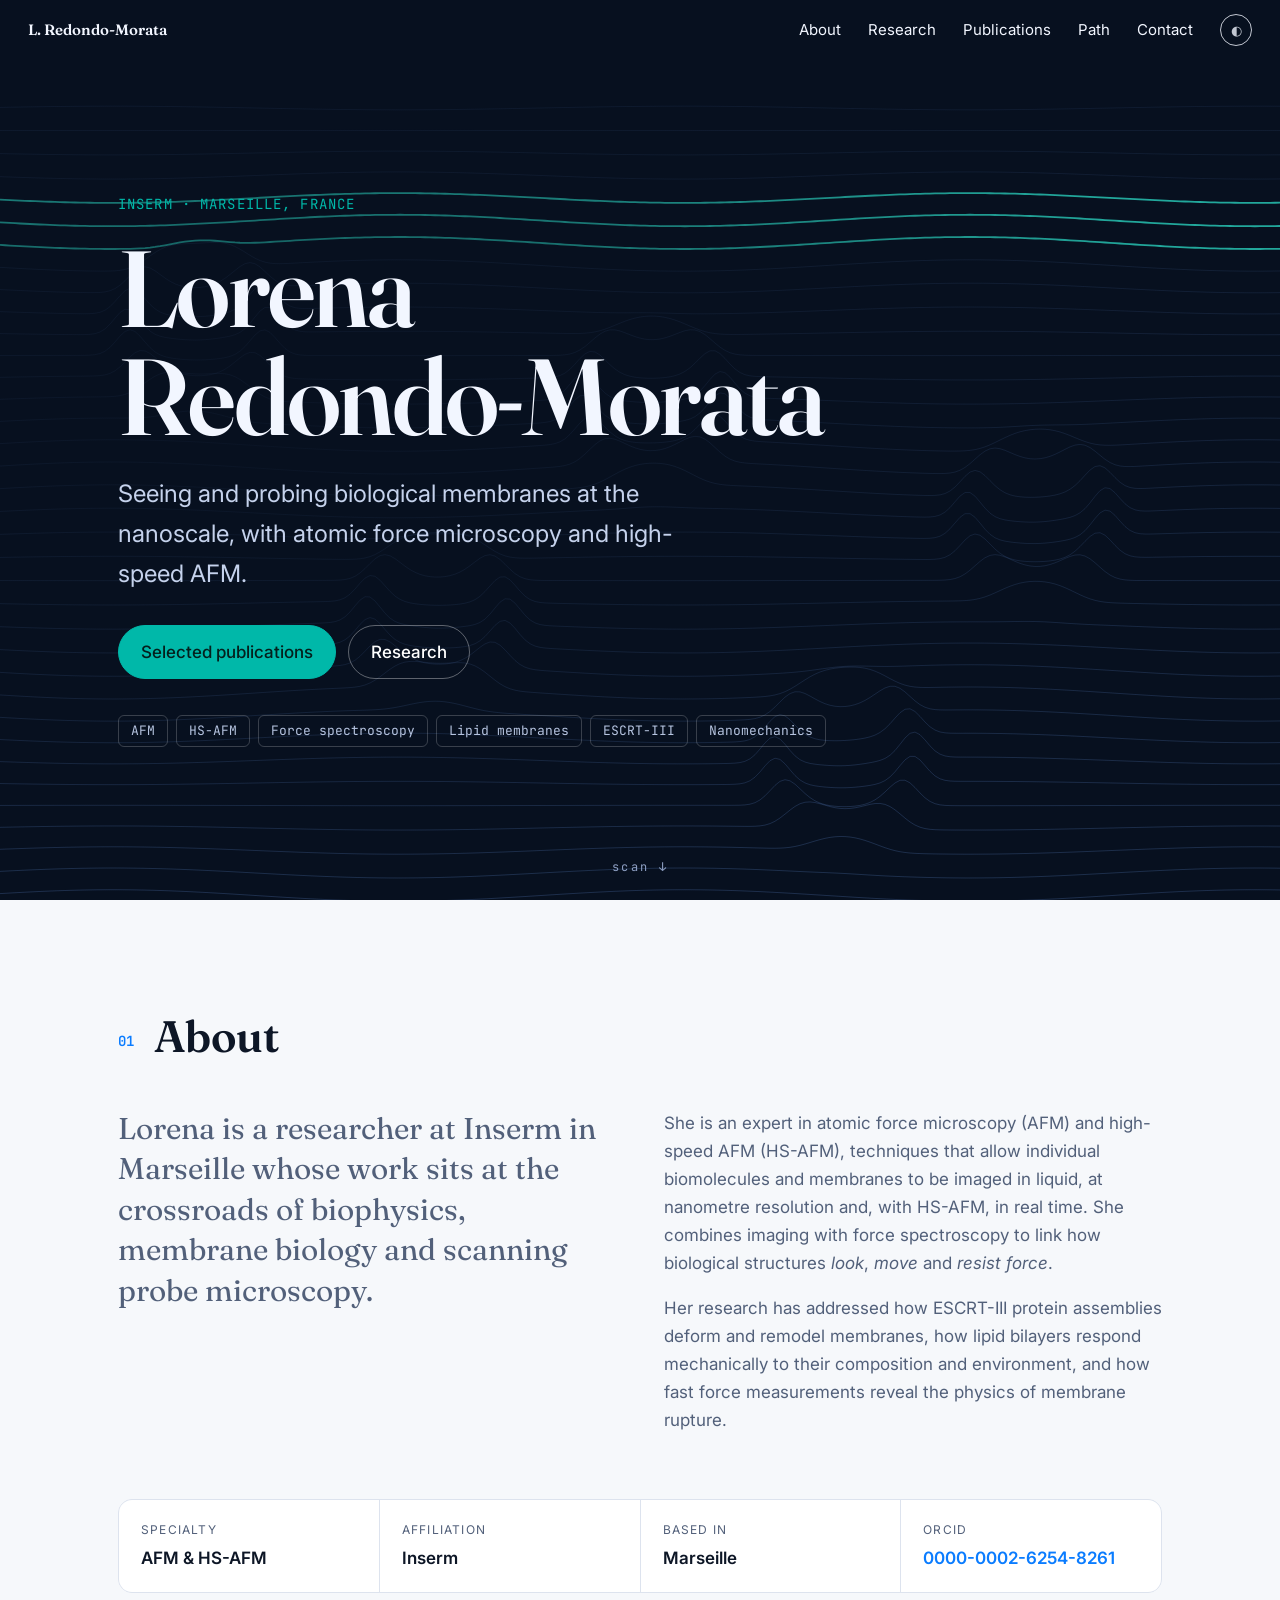
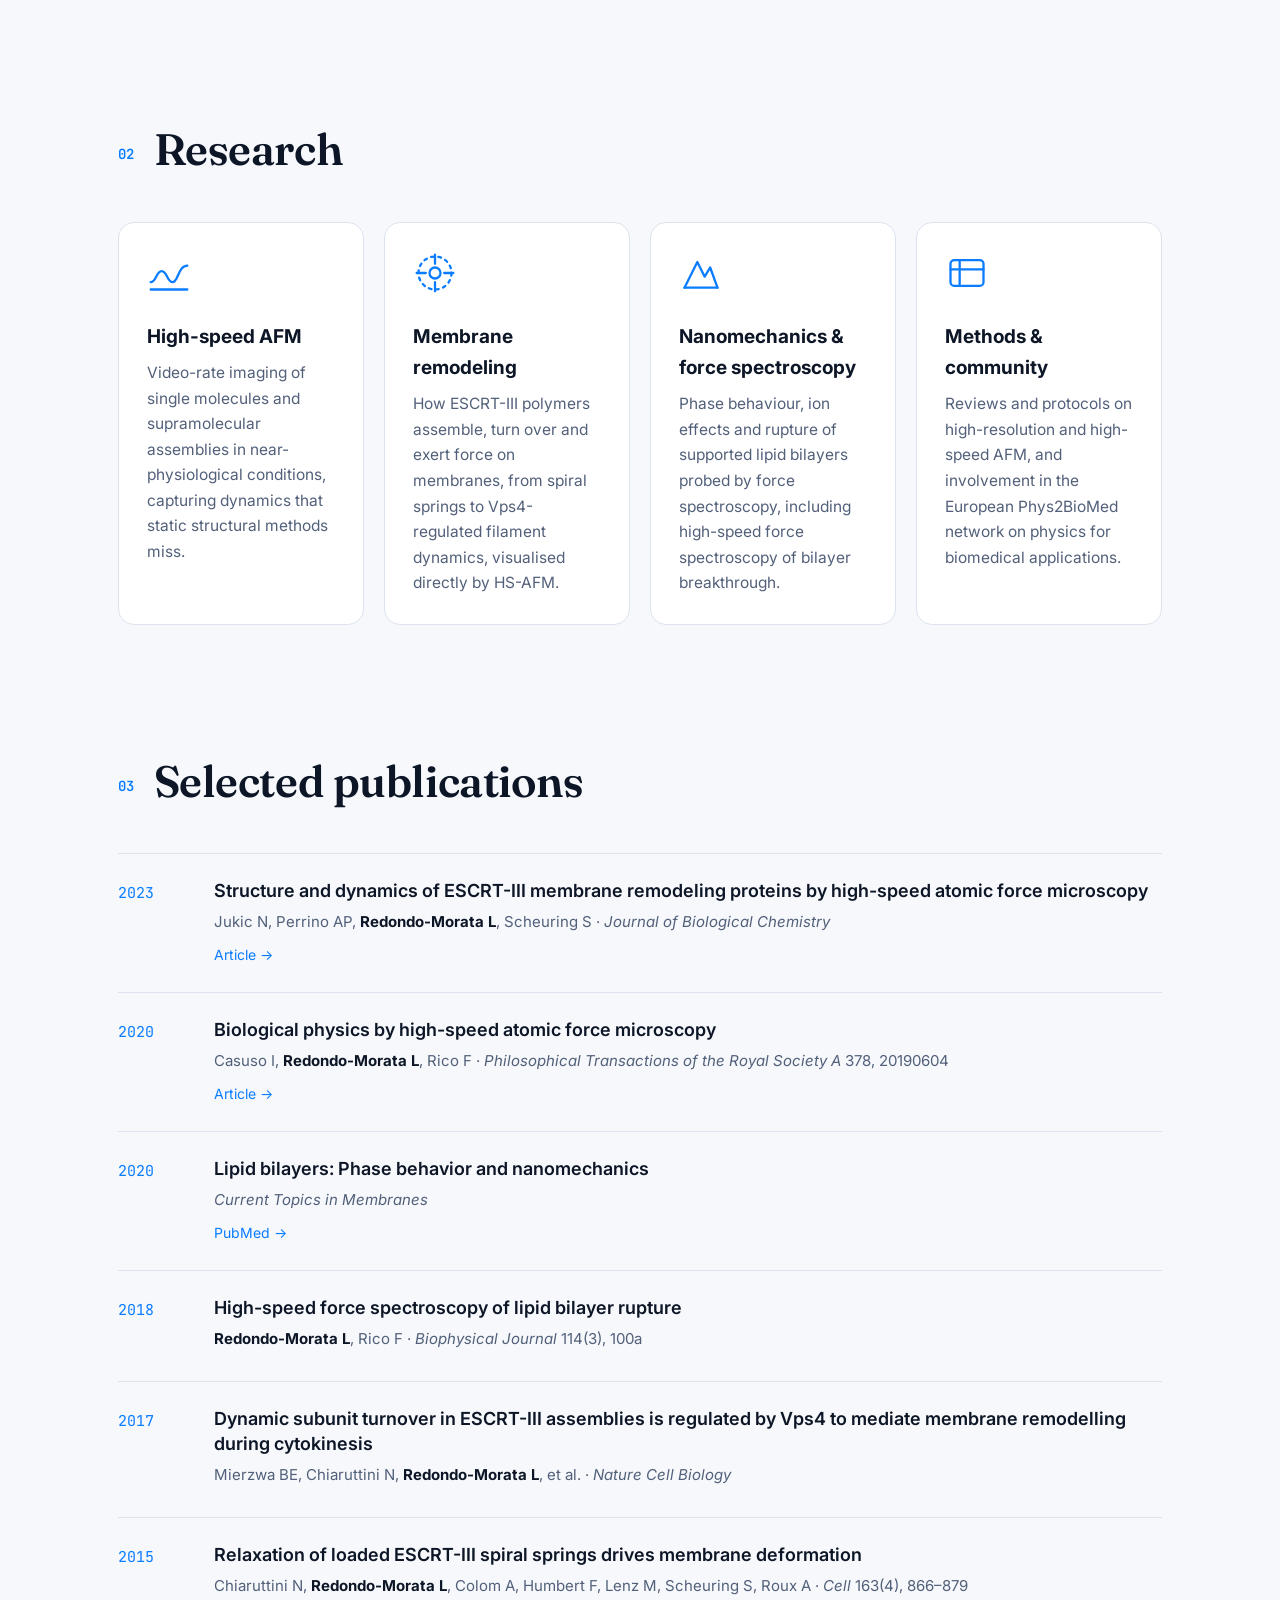
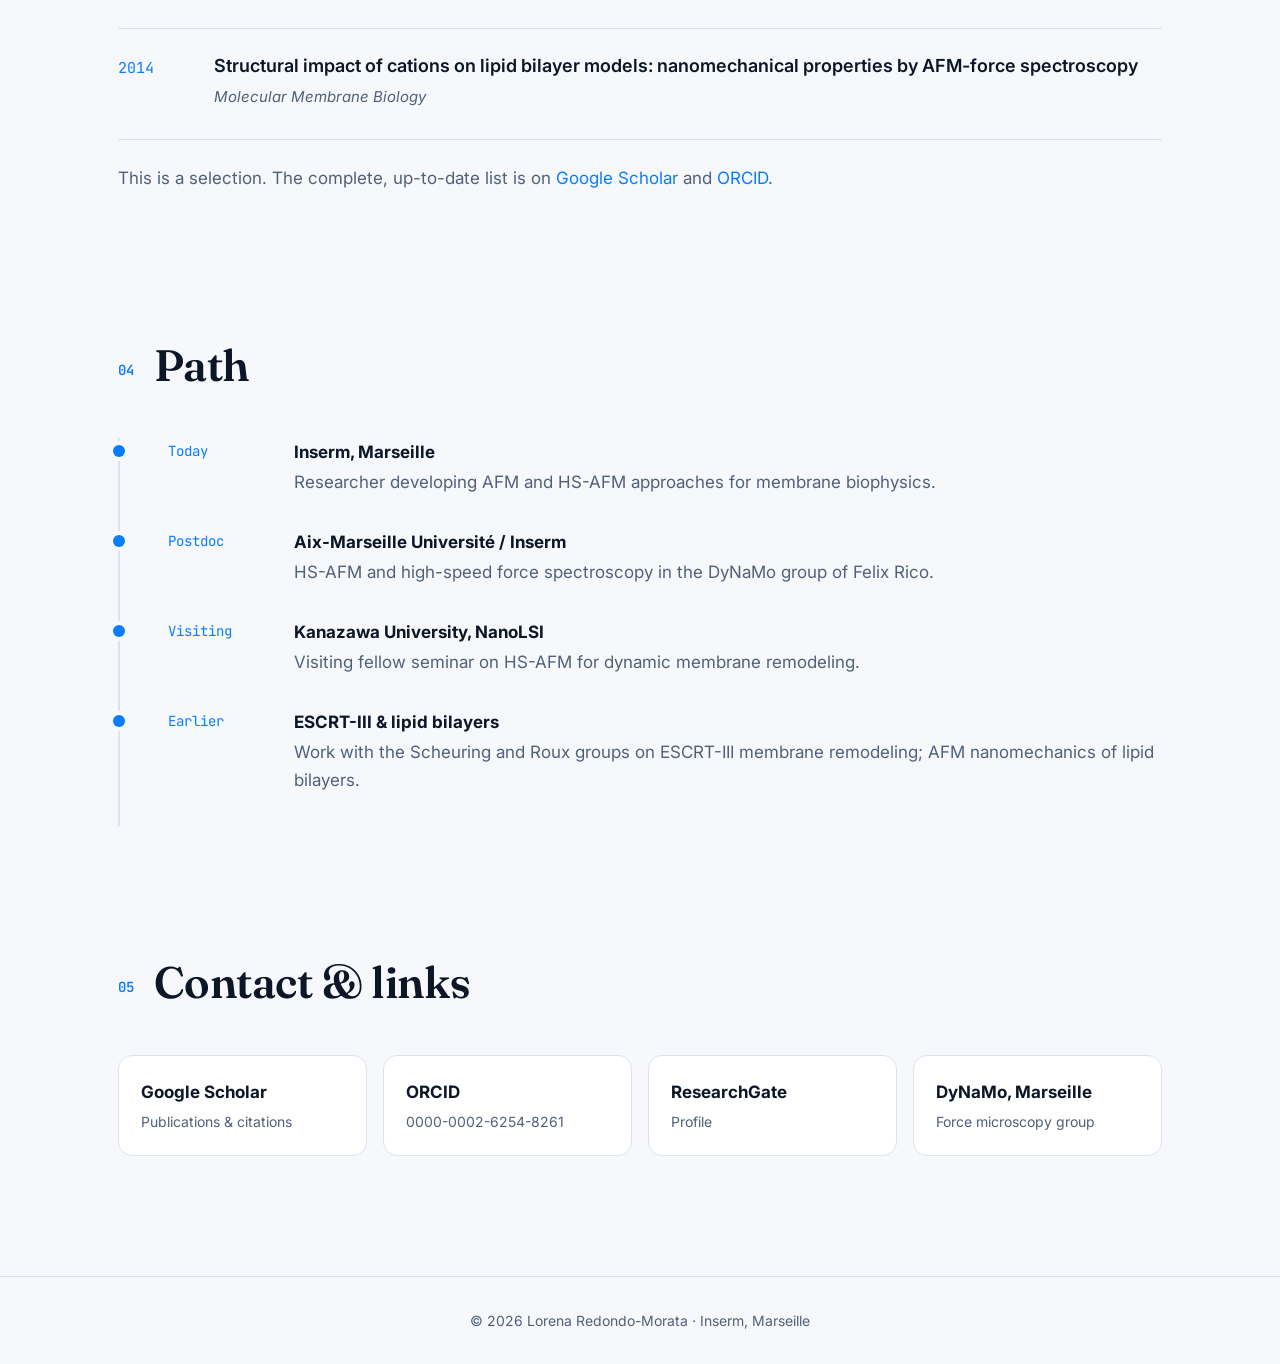
==== index.html @ aaa69129 "Add Lorena Redondo-Morata research site Co-Authored-By: Claude Sonnet 5.5 <noreply@anthropic.com>" ====
<!doctype html>
<html lang="en">
<head>
<meta charset="utf-8">
<meta name="viewport" content="width=device-width, initial-scale=1">
<title>Lorena Redondo-Morata · AFM &amp; High-Speed AFM</title>
<meta name="description" content="Lorena Redondo-Morata, Inserm researcher in Marseille. Atomic force microscopy and high-speed AFM to study membranes, membrane-remodeling proteins and nanomechanics.">
<meta property="og:title" content="Lorena Redondo-Morata · AFM &amp; High-Speed AFM">
<meta property="og:description" content="Seeing and probing biological membranes at the nanoscale with AFM and HS-AFM.">
<meta property="og:type" content="website">
<meta name="theme-color" content="#0b1220">
<link rel="icon" href="assets/favicon.svg" type="image/svg+xml">
<link rel="preconnect" href="https://fonts.googleapis.com">
<link rel="preconnect" href="https://fonts.gstatic.com" crossorigin>
<link href="https://fonts.googleapis.com/css2?family=Fraunces:opsz,wght@9..144,400;9..144,600&family=Inter:wght@400;500;600&family=JetBrains+Mono:wght@400&display=swap" rel="stylesheet">
<link rel="stylesheet" href="assets/style.css">
</head>
<body>
<a class="skip" href="#main">Skip to content</a>

<header class="nav" id="nav">
  <a class="brand" href="#top">L. Redondo-Morata</a>
  <nav aria-label="Primary">
    <a href="#about">About</a>
    <a href="#research">Research</a>
    <a href="#publications">Publications</a>
    <a href="#path">Path</a>
    <a href="#contact">Contact</a>
    <button id="theme" class="icon-btn" aria-label="Toggle light/dark theme" title="Toggle theme">◐</button>
  </nav>
</header>

<section class="hero" id="top">
  <canvas id="afm" aria-hidden="true"></canvas>
  <div class="hero-inner">
    <p class="eyebrow mono">Inserm · Marseille, France</p>
    <h1>Lorena<br>Redondo-Morata</h1>
    <p class="lead">Seeing and probing biological membranes at the nanoscale, with atomic force microscopy and high-speed AFM.</p>
    <div class="cta">
      <a class="btn primary" href="#publications">Selected publications</a>
      <a class="btn" href="#research">Research</a>
    </div>
    <ul class="tags mono" aria-label="Keywords">
      <li>AFM</li><li>HS-AFM</li><li>Force spectroscopy</li><li>Lipid membranes</li><li>ESCRT-III</li><li>Nanomechanics</li>
    </ul>
  </div>
  <div class="scroll mono" aria-hidden="true">scan ↓</div>
</section>

<main id="main">

<section id="about" class="wrap">
  <h2><span class="mono num">01</span> About</h2>
  <div class="grid two">
    <p class="big">Lorena is a researcher at Inserm in Marseille whose work sits at the crossroads of biophysics, membrane biology and scanning probe microscopy.</p>
    <div>
      <p>She is an expert in atomic force microscopy (AFM) and high-speed AFM (HS-AFM), techniques that allow individual biomolecules and membranes to be imaged in liquid, at nanometre resolution and, with HS-AFM, in real time. She combines imaging with force spectroscopy to link how biological structures <em>look</em>, <em>move</em> and <em>resist force</em>.</p>
      <p>Her research has addressed how ESCRT-III protein assemblies deform and remodel membranes, how lipid bilayers respond mechanically to their composition and environment, and how fast force measurements reveal the physics of membrane rupture.</p>
    </div>
  </div>
  <dl class="stats">
    <div><dt>Specialty</dt><dd>AFM &amp; HS-AFM</dd></div>
    <div><dt>Affiliation</dt><dd>Inserm</dd></div>
    <div><dt>Based in</dt><dd>Marseille</dd></div>
    <div><dt>ORCID</dt><dd><a href="https://orcid.org/0000-0002-6254-8261">0000-0002-6254-8261</a></dd></div>
  </dl>
</section>

<section id="research" class="wrap">
  <h2><span class="mono num">02</span> Research</h2>
  <div class="cards">
    <article class="card">
      <div class="ico" aria-hidden="true">
        <svg viewBox="0 0 48 48"><path d="M4 34c6 0 6-12 12-12s6 12 12 12 6-18 16-18"/><path d="M4 42h40"/></svg>
      </div>
      <h3>High-speed AFM</h3>
      <p>Video-rate imaging of single molecules and supramolecular assemblies in near-physiological conditions, capturing dynamics that static structural methods miss.</p>
    </article>
    <article class="card">
      <div class="ico" aria-hidden="true">
        <svg viewBox="0 0 48 48"><circle cx="24" cy="24" r="6"/><path d="M24 4v10M24 34v10M4 24h10M34 24h10"/><circle cx="24" cy="24" r="18" stroke-dasharray="3 5"/></svg>
      </div>
      <h3>Membrane remodeling</h3>
      <p>How ESCRT-III polymers assemble, turn over and exert force on membranes, from spiral springs to Vps4-regulated filament dynamics, visualised directly by HS-AFM.</p>
    </article>
    <article class="card">
      <div class="ico" aria-hidden="true">
        <svg viewBox="0 0 48 48"><path d="M6 40L20 12l8 16 6-10 8 22"/><path d="M6 40h36"/></svg>
      </div>
      <h3>Nanomechanics &amp; force spectroscopy</h3>
      <p>Phase behaviour, ion effects and rupture of supported lipid bilayers probed by force spectroscopy, including high-speed force spectroscopy of bilayer breakthrough.</p>
    </article>
    <article class="card">
      <div class="ico" aria-hidden="true">
        <svg viewBox="0 0 48 48"><rect x="6" y="10" width="36" height="28" rx="4"/><path d="M6 20h36M16 10v28"/></svg>
      </div>
      <h3>Methods &amp; community</h3>
      <p>Reviews and protocols on high-resolution and high-speed AFM, and involvement in the European Phys2BioMed network on physics for biomedical applications.</p>
    </article>
  </div>
</section>

<section id="publications" class="wrap">
  <h2><span class="mono num">03</span> Selected publications</h2>
  <ol class="pubs">
    <li>
      <span class="year mono">2023</span>
      <div>
        <p class="title">Structure and dynamics of ESCRT-III membrane remodeling proteins by high-speed atomic force microscopy</p>
        <p class="meta">Jukic N, Perrino AP, <b>Redondo-Morata L</b>, Scheuring S · <i>Journal of Biological Chemistry</i></p>
        <a href="https://www.jbc.org/article/S0021-9258(23)00217-X/fulltext">Article →</a>
      </div>
    </li>
    <li>
      <span class="year mono">2020</span>
      <div>
        <p class="title">Biological physics by high-speed atomic force microscopy</p>
        <p class="meta">Casuso I, <b>Redondo-Morata L</b>, Rico F · <i>Philosophical Transactions of the Royal Society A</i> 378, 20190604</p>
        <a href="https://royalsocietypublishing.org/rsta/article/378/2186/20190604/41106/Biological-physics-by-high-speed-atomic-force">Article →</a>
      </div>
    </li>
    <li>
      <span class="year mono">2020</span>
      <div>
        <p class="title">Lipid bilayers: Phase behavior and nanomechanics</p>
        <p class="meta"><i>Current Topics in Membranes</i></p>
        <a href="https://pubmed.ncbi.nlm.nih.gov/33837691/">PubMed →</a>
      </div>
    </li>
    <li>
      <span class="year mono">2018</span>
      <div>
        <p class="title">High-speed force spectroscopy of lipid bilayer rupture</p>
        <p class="meta"><b>Redondo-Morata L</b>, Rico F · <i>Biophysical Journal</i> 114(3), 100a</p>
      </div>
    </li>
    <li>
      <span class="year mono">2017</span>
      <div>
        <p class="title">Dynamic subunit turnover in ESCRT-III assemblies is regulated by Vps4 to mediate membrane remodelling during cytokinesis</p>
        <p class="meta">Mierzwa BE, Chiaruttini N, <b>Redondo-Morata L</b>, et al. · <i>Nature Cell Biology</i></p>
      </div>
    </li>
    <li>
      <span class="year mono">2015</span>
      <div>
        <p class="title">Relaxation of loaded ESCRT-III spiral springs drives membrane deformation</p>
        <p class="meta">Chiaruttini N, <b>Redondo-Morata L</b>, Colom A, Humbert F, Lenz M, Scheuring S, Roux A · <i>Cell</i> 163(4), 866–879</p>
      </div>
    </li>
    <li>
      <span class="year mono">2014</span>
      <div>
        <p class="title">Structural impact of cations on lipid bilayer models: nanomechanical properties by AFM-force spectroscopy</p>
        <p class="meta"><i>Molecular Membrane Biology</i></p>
      </div>
    </li>
  </ol>
  <p class="note">This is a selection. The complete, up-to-date list is on
    <a href="https://scholar.google.fr/citations?user=zcfs-MMAAAAJ">Google Scholar</a> and
    <a href="https://orcid.org/0000-0002-6254-8261">ORCID</a>.</p>
</section>

<section id="path" class="wrap">
  <h2><span class="mono num">04</span> Path</h2>
  <ol class="timeline">
    <li><span class="mono">Today</span><div><b>Inserm, Marseille</b><p>Researcher developing AFM and HS-AFM approaches for membrane biophysics.</p></div></li>
    <li><span class="mono">Postdoc</span><div><b>Aix-Marseille Université / Inserm</b><p>HS-AFM and high-speed force spectroscopy in the DyNaMo group of Felix Rico.</p></div></li>
    <li><span class="mono">Visiting</span><div><b>Kanazawa University, NanoLSI</b><p>Visiting fellow seminar on HS-AFM for dynamic membrane remodeling.</p></div></li>
    <li><span class="mono">Earlier</span><div><b>ESCRT-III &amp; lipid bilayers</b><p>Work with the Scheuring and Roux groups on ESCRT-III membrane remodeling; AFM nanomechanics of lipid bilayers.</p></div></li>
  </ol>
</section>

<section id="contact" class="wrap">
  <h2><span class="mono num">05</span> Contact &amp; links</h2>
  <div class="links">
    <a href="https://scholar.google.fr/citations?user=zcfs-MMAAAAJ"><b>Google Scholar</b><span>Publications &amp; citations</span></a>
    <a href="https://orcid.org/0000-0002-6254-8261"><b>ORCID</b><span>0000-0002-6254-8261</span></a>
    <a href="https://www.researchgate.net/profile/Lorena-Redondo-Morata"><b>ResearchGate</b><span>Profile</span></a>
    <a href="https://sites.google.com/view/fm4b-lab/force-microscopy"><b>DyNaMo, Marseille</b><span>Force microscopy group</span></a>
  </div>
</section>

</main>

<footer>
  <p>© <span id="y">2026</span> Lorena Redondo-Morata · Inserm, Marseille</p>
</footer>

<script src="assets/main.js"></script>
</body>
</html>
---- assets/style.css ----
:root{
  --bg:#f6f8fb; --bg2:#ffffff; --ink:#0d1626; --muted:#52607a; --line:#dde3ee;
  --accent:#0a7cff; --accent2:#00b8a9; --card:#ffffff; --hero-ink:#f2f6ff;
}
:root[data-theme="dark"]{
  --bg:#0b1220; --bg2:#0f1a2e; --ink:#e8eefb; --muted:#93a1bd; --line:#1f2d49;
  --accent:#4da3ff; --accent2:#2ee6cf; --card:#101c33;
}
@media (prefers-color-scheme: dark){
  :root:not([data-theme="light"]){
    --bg:#0b1220; --bg2:#0f1a2e; --ink:#e8eefb; --muted:#93a1bd; --line:#1f2d49;
    --accent:#4da3ff; --accent2:#2ee6cf; --card:#101c33;
  }
}
*{box-sizing:border-box}
html{scroll-behavior:smooth}
body{margin:0;background:var(--bg);color:var(--ink);font:17px/1.65 Inter,system-ui,sans-serif;-webkit-font-smoothing:antialiased}
.mono{font-family:"JetBrains Mono",ui-monospace,monospace}
a{color:var(--accent);text-decoration:none}
a:hover{text-decoration:underline}
.skip{position:absolute;left:-999px}
.skip:focus{left:12px;top:12px;background:var(--bg2);padding:8px 12px;z-index:100}

.nav{position:fixed;inset:0 0 auto 0;z-index:20;display:flex;justify-content:space-between;align-items:center;
  padding:14px 28px;transition:background .3s,border-color .3s;border-bottom:1px solid transparent;color:var(--hero-ink)}
.nav.solid{background:color-mix(in srgb,var(--bg) 85%,transparent);backdrop-filter:blur(12px);border-color:var(--line);color:var(--ink)}
.nav a{color:inherit;margin-left:22px;font-size:15px}
.brand{font-family:Fraunces,serif;font-weight:600;font-size:18px;margin:0!important}
.icon-btn{background:none;border:1px solid currentColor;color:inherit;border-radius:50%;width:32px;height:32px;margin-left:22px;cursor:pointer;opacity:.8}

.hero{position:relative;min-height:100svh;display:flex;align-items:center;background:#07101f;color:var(--hero-ink);overflow:hidden}
#afm{position:absolute;inset:0;width:100%;height:100%}
.hero::after{content:"";position:absolute;inset:0;background:radial-gradient(ellipse at 20% 50%,rgba(7,16,31,.85),rgba(7,16,31,.25) 70%)}
.hero-inner{position:relative;z-index:2;max-width:1100px;margin:0 auto;padding:120px 28px 80px;width:100%}
.eyebrow{color:var(--accent2);font-size:14px;letter-spacing:.08em;text-transform:uppercase;margin:0 0 18px}
h1{font-family:Fraunces,serif;font-weight:600;font-size:clamp(46px,9vw,108px);line-height:1;margin:0 0 24px;letter-spacing:-.02em}
.lead{font-size:clamp(18px,2.2vw,24px);max-width:600px;color:#c5d2ec;margin:0 0 32px}
.cta{display:flex;gap:12px;flex-wrap:wrap;margin-bottom:36px}
.btn{display:inline-block;padding:12px 22px;border-radius:999px;border:1px solid rgba(255,255,255,.35);color:#fff;font-weight:500}
.btn:hover{text-decoration:none;background:rgba(255,255,255,.1)}
.btn.primary{background:var(--accent2);border-color:var(--accent2);color:#04201d}
.btn.primary:hover{background:#5df2e0}
.tags{list-style:none;display:flex;gap:8px;flex-wrap:wrap;padding:0;margin:0;font-size:13px}
.tags li{border:1px solid rgba(255,255,255,.2);padding:4px 12px;border-radius:6px;color:#b6c4e0}
.scroll{position:absolute;bottom:22px;left:50%;transform:translateX(-50%);z-index:2;font-size:12px;color:#8fa0c4;letter-spacing:.2em}

.wrap{max-width:1100px;margin:0 auto;padding:100px 28px 20px}
h2{font-family:Fraunces,serif;font-weight:600;font-size:clamp(30px,4vw,44px);margin:0 0 36px;letter-spacing:-.01em}
.num{font-size:14px;color:var(--accent);margin-right:12px;vertical-align:middle}
.grid.two{display:grid;grid-template-columns:1fr 1fr;gap:48px}
.big{font-family:Fraunces,serif;font-size:clamp(22px,2.6vw,30px);line-height:1.35;margin:0}
.grid p{margin:0 0 1em;color:var(--muted)}
.stats{display:grid;grid-template-columns:repeat(4,1fr);gap:1px;background:var(--line);border:1px solid var(--line);border-radius:14px;overflow:hidden;margin:48px 0 0}
.stats div{background:var(--card);padding:20px 22px}
.stats dt{font-size:12px;text-transform:uppercase;letter-spacing:.1em;color:var(--muted)}
.stats dd{margin:4px 0 0;font-weight:600;font-size:17px;word-break:break-word}

.cards{display:grid;grid-template-columns:repeat(auto-fit,minmax(240px,1fr));gap:20px}
.card{background:var(--card);border:1px solid var(--line);border-radius:16px;padding:28px;transition:transform .25s,border-color .25s}
.card:hover{transform:translateY(-4px);border-color:var(--accent)}
.ico svg{width:44px;height:44px;fill:none;stroke:var(--accent);stroke-width:2.5;stroke-linecap:round;stroke-linejoin:round}
.card h3{font-size:19px;margin:18px 0 8px}
.card p{margin:0;color:var(--muted);font-size:15.5px}

.pubs{list-style:none;margin:0;padding:0;border-top:1px solid var(--line)}
.pubs li{display:grid;grid-template-columns:80px 1fr;gap:16px;padding:24px 0;border-bottom:1px solid var(--line)}
.year{color:var(--accent);font-size:15px;padding-top:3px}
.pubs p{margin:0}
.title{font-weight:600;font-size:18px;line-height:1.4}
.meta{color:var(--muted);font-size:15px;margin:6px 0 6px!important}
.meta b{color:var(--ink)}
.pubs a{font-size:14px}
.note{color:var(--muted);margin-top:24px}

.timeline{list-style:none;margin:0;padding:0 0 0 20px;border-left:2px solid var(--line)}
.timeline li{position:relative;display:grid;grid-template-columns:110px 1fr;gap:16px;padding:0 0 32px 28px}
.timeline li::before{content:"";position:absolute;left:-27px;top:7px;width:12px;height:12px;border-radius:50%;background:var(--accent);box-shadow:0 0 0 4px var(--bg)}
.timeline span{color:var(--accent);font-size:14px;padding-top:2px}
.timeline p{margin:2px 0 0;color:var(--muted)}

.links{display:grid;grid-template-columns:repeat(auto-fit,minmax(220px,1fr));gap:16px}
.links a{display:flex;flex-direction:column;gap:4px;background:var(--card);border:1px solid var(--line);border-radius:14px;padding:22px;color:var(--ink)}
.links a:hover{text-decoration:none;border-color:var(--accent)}
.links span{color:var(--muted);font-size:14px}

footer{margin-top:100px;padding:32px 28px;border-top:1px solid var(--line);text-align:center;color:var(--muted);font-size:14px}
footer p{margin:0}

@media (max-width:760px){
  .nav nav a:not(.brand){display:none}
  .nav{padding:12px 16px}
  .grid.two{grid-template-columns:1fr;gap:20px}
  .stats{grid-template-columns:1fr 1fr}
  .pubs li{grid-template-columns:1fr;gap:4px}
  .timeline li{grid-template-columns:1fr;gap:2px}
  .wrap{padding:72px 20px 10px}
  .hero-inner{padding:100px 20px 80px}
}
@media (prefers-reduced-motion:reduce){*{transition:none!important;scroll-behavior:auto!important}}
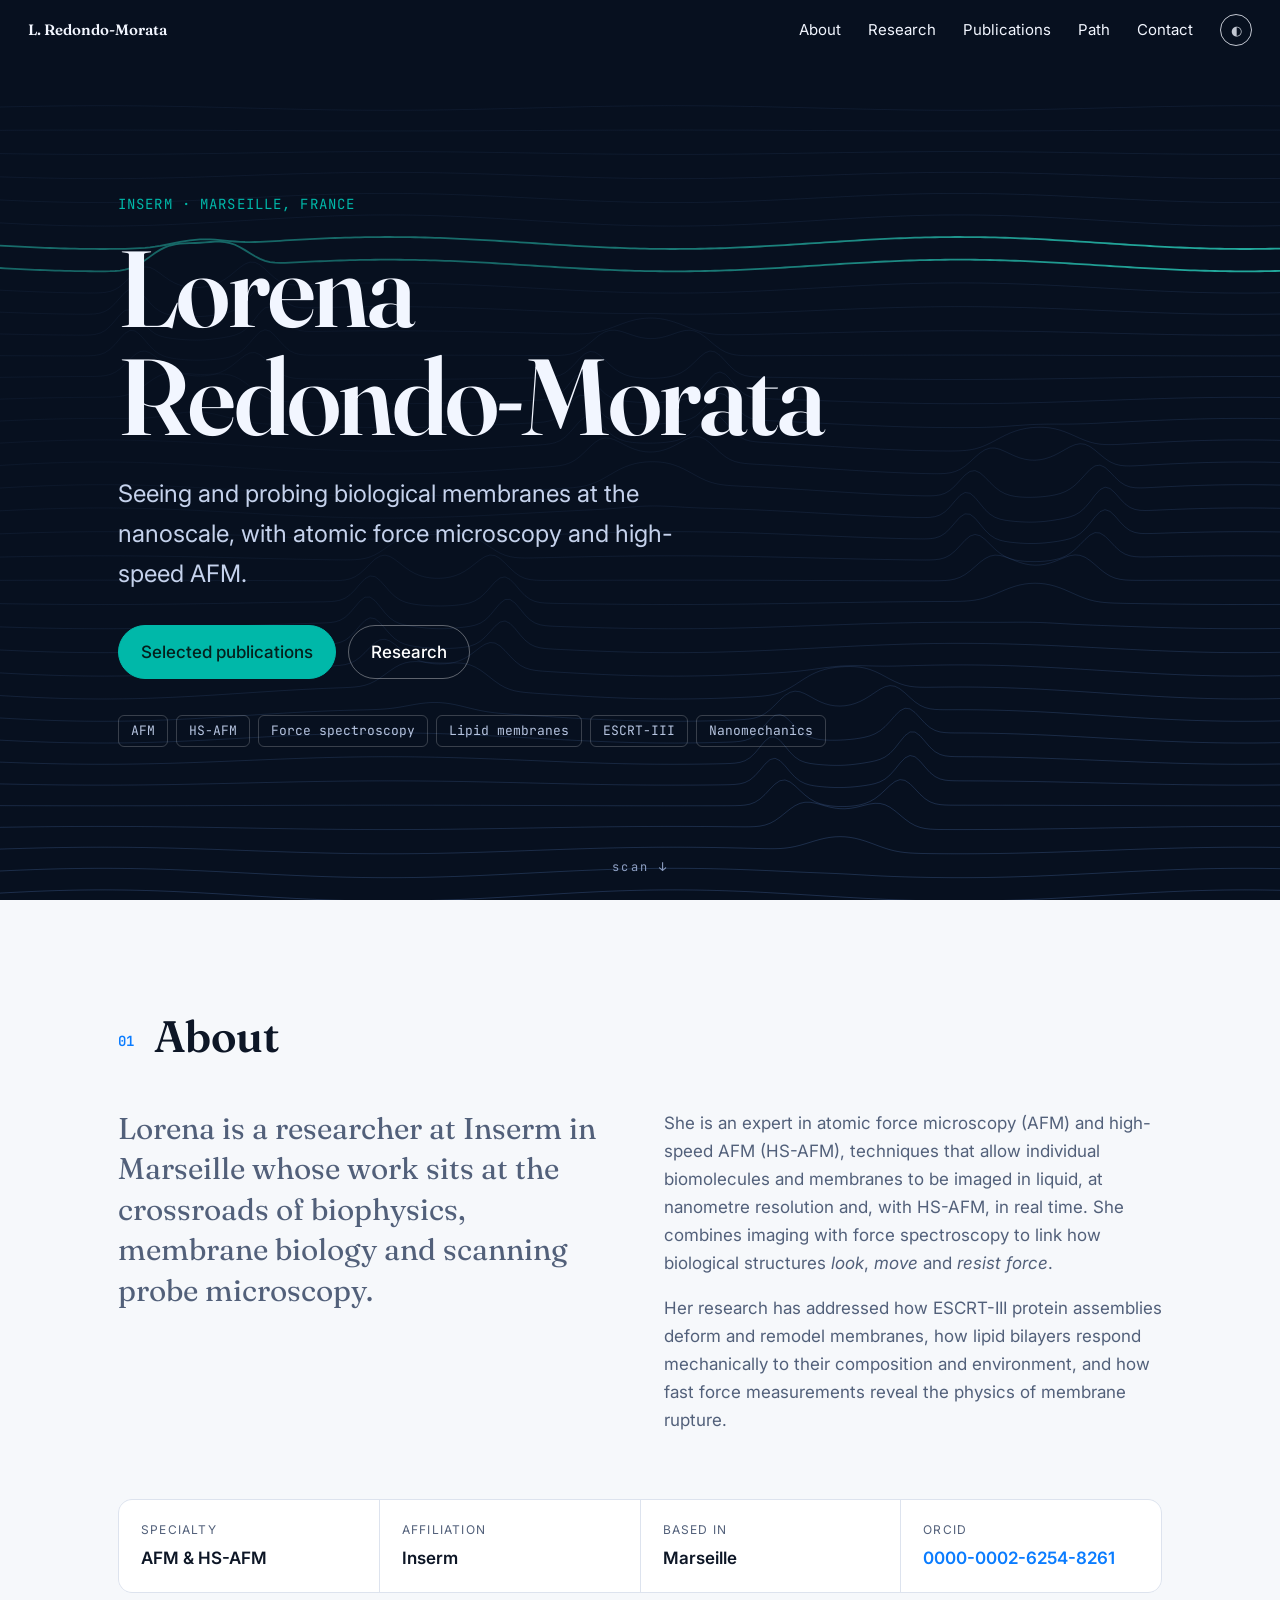
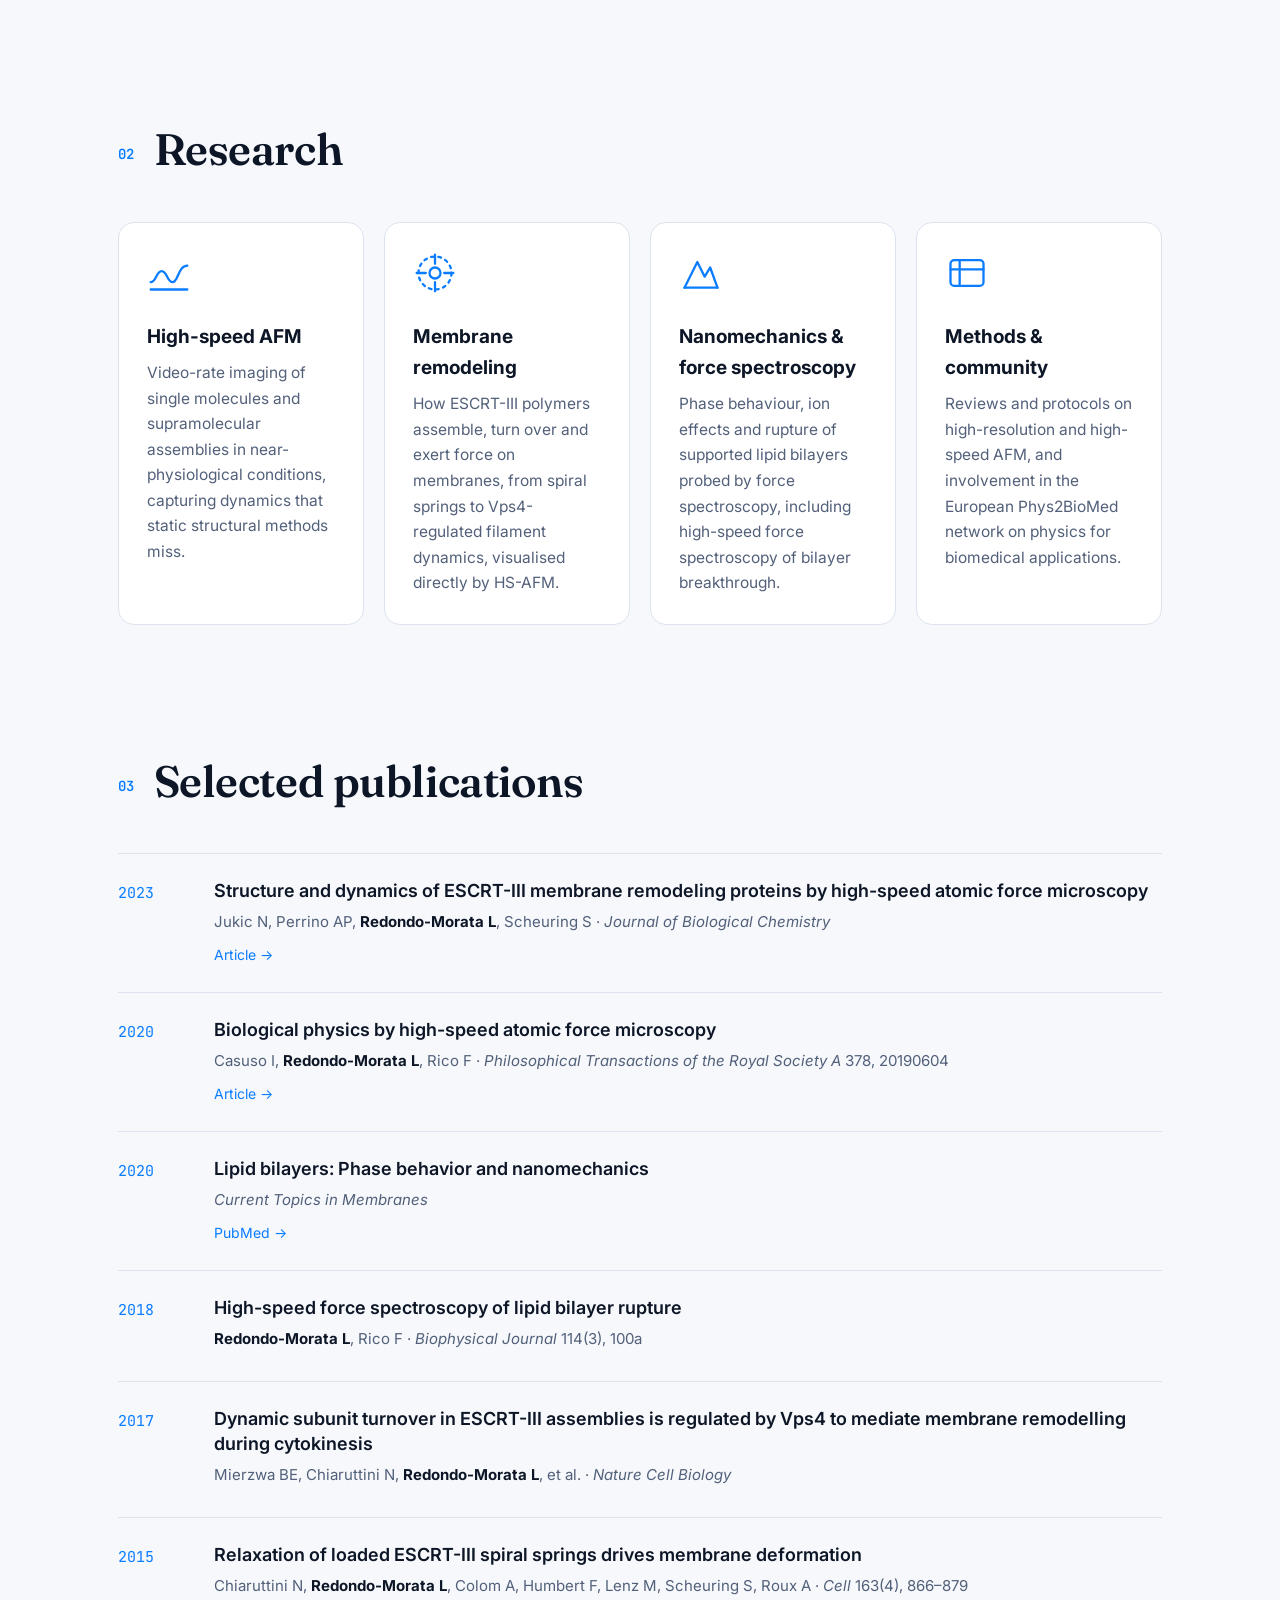
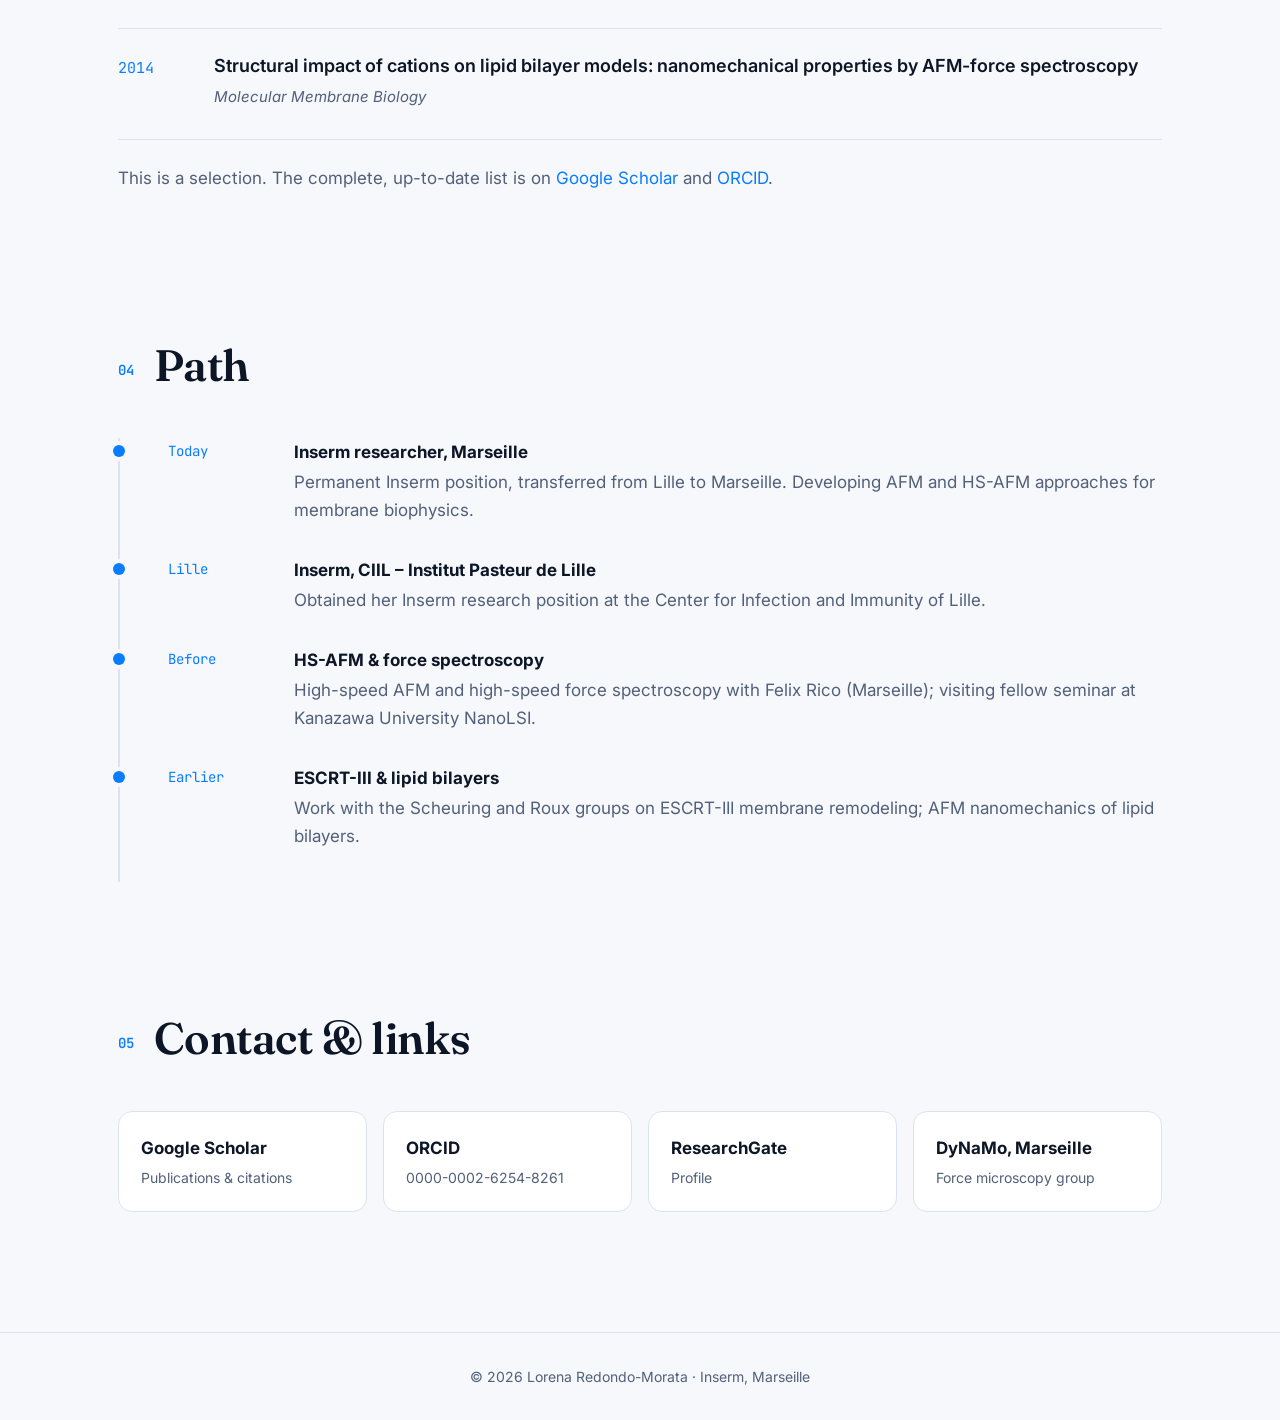
==== commit 23c9b965: "Fix career path: Inserm position obtained in Lille, moved to Marseille Co-Authored-By: Claude Sonnet" ====
--- a/index.html
+++ b/index.html
@@ -164,9 +164,9 @@
 <section id="path" class="wrap">
   <h2><span class="mono num">04</span> Path</h2>
   <ol class="timeline">
-    <li><span class="mono">Today</span><div><b>Inserm, Marseille</b><p>Researcher developing AFM and HS-AFM approaches for membrane biophysics.</p></div></li>
-    <li><span class="mono">Postdoc</span><div><b>Aix-Marseille Université / Inserm</b><p>HS-AFM and high-speed force spectroscopy in the DyNaMo group of Felix Rico.</p></div></li>
-    <li><span class="mono">Visiting</span><div><b>Kanazawa University, NanoLSI</b><p>Visiting fellow seminar on HS-AFM for dynamic membrane remodeling.</p></div></li>
+    <li><span class="mono">Today</span><div><b>Inserm researcher, Marseille</b><p>Permanent Inserm position, transferred from Lille to Marseille. Developing AFM and HS-AFM approaches for membrane biophysics.</p></div></li>
+    <li><span class="mono">Lille</span><div><b>Inserm, CIIL – Institut Pasteur de Lille</b><p>Obtained her Inserm research position at the Center for Infection and Immunity of Lille.</p></div></li>
+    <li><span class="mono">Before</span><div><b>HS-AFM &amp; force spectroscopy</b><p>High-speed AFM and high-speed force spectroscopy with Felix Rico (Marseille); visiting fellow seminar at Kanazawa University NanoLSI.</p></div></li>
     <li><span class="mono">Earlier</span><div><b>ESCRT-III &amp; lipid bilayers</b><p>Work with the Scheuring and Roux groups on ESCRT-III membrane remodeling; AFM nanomechanics of lipid bilayers.</p></div></li>
   </ol>
 </section>
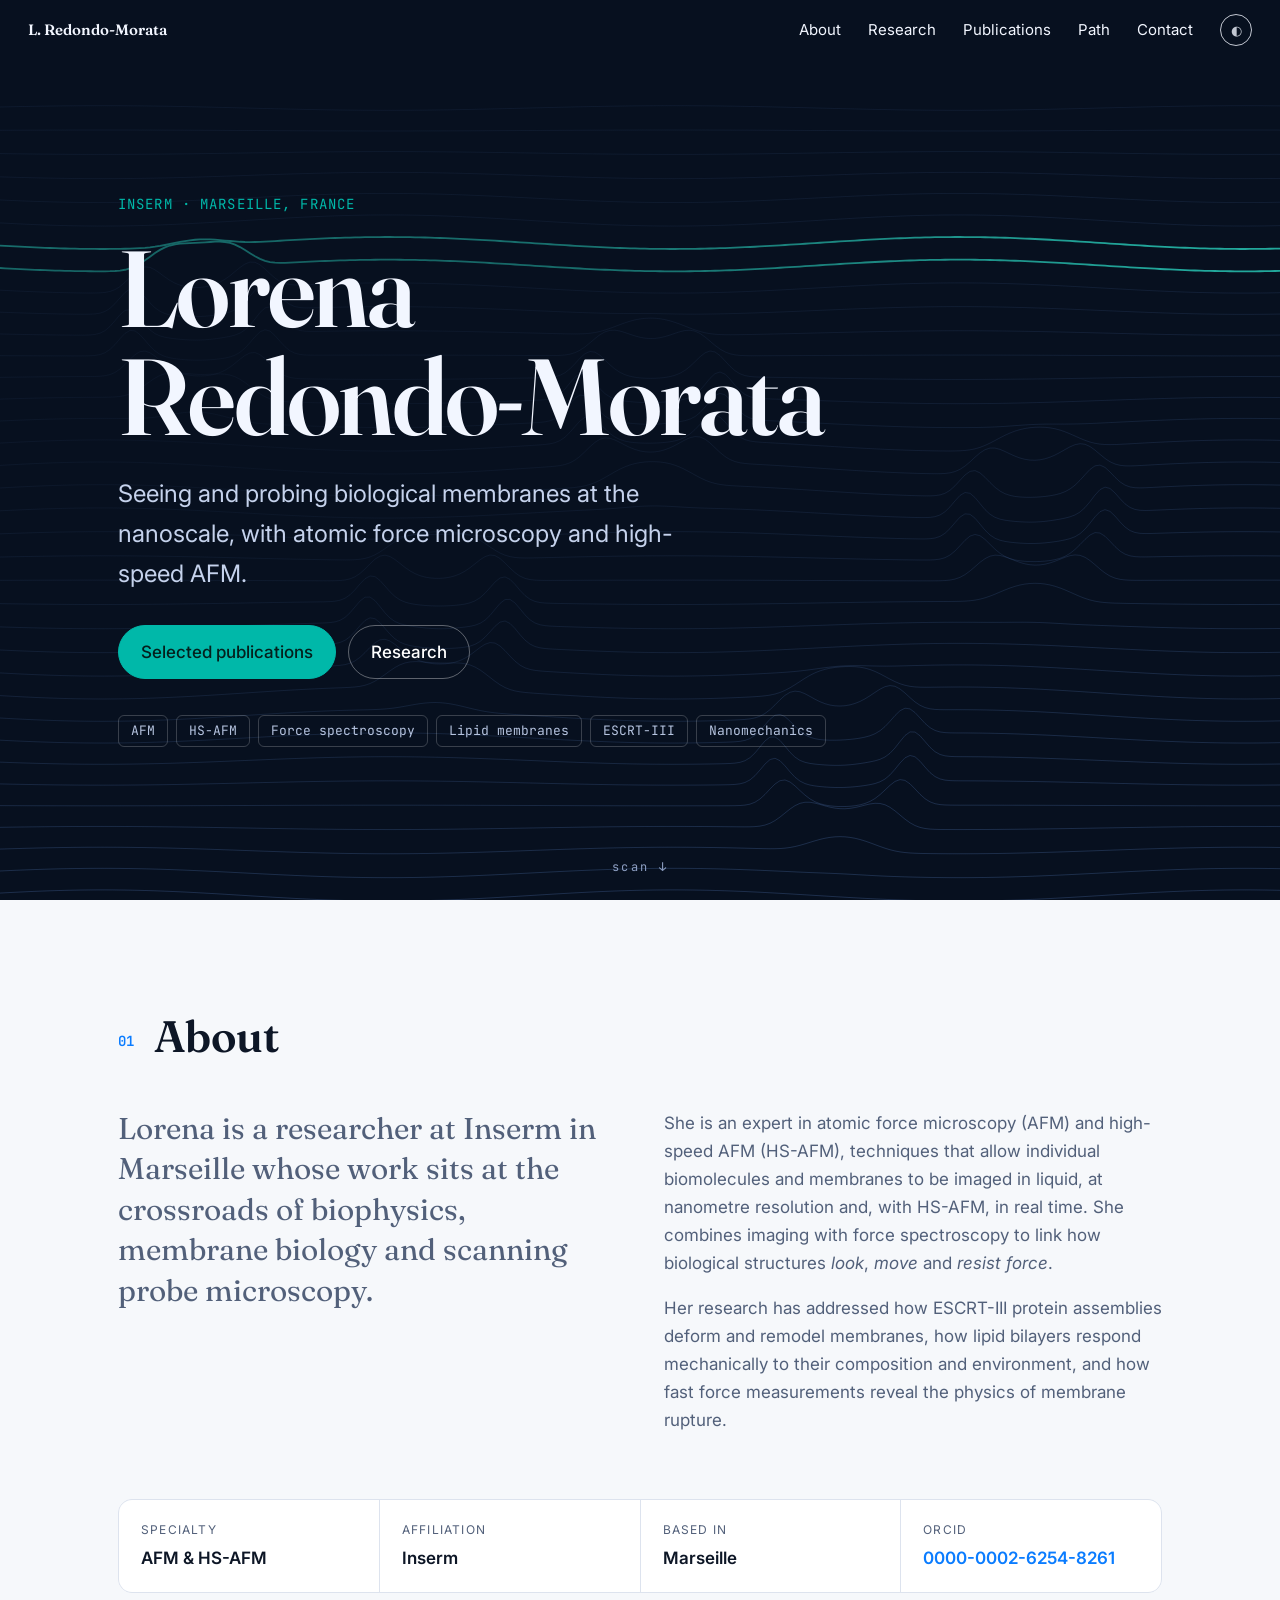
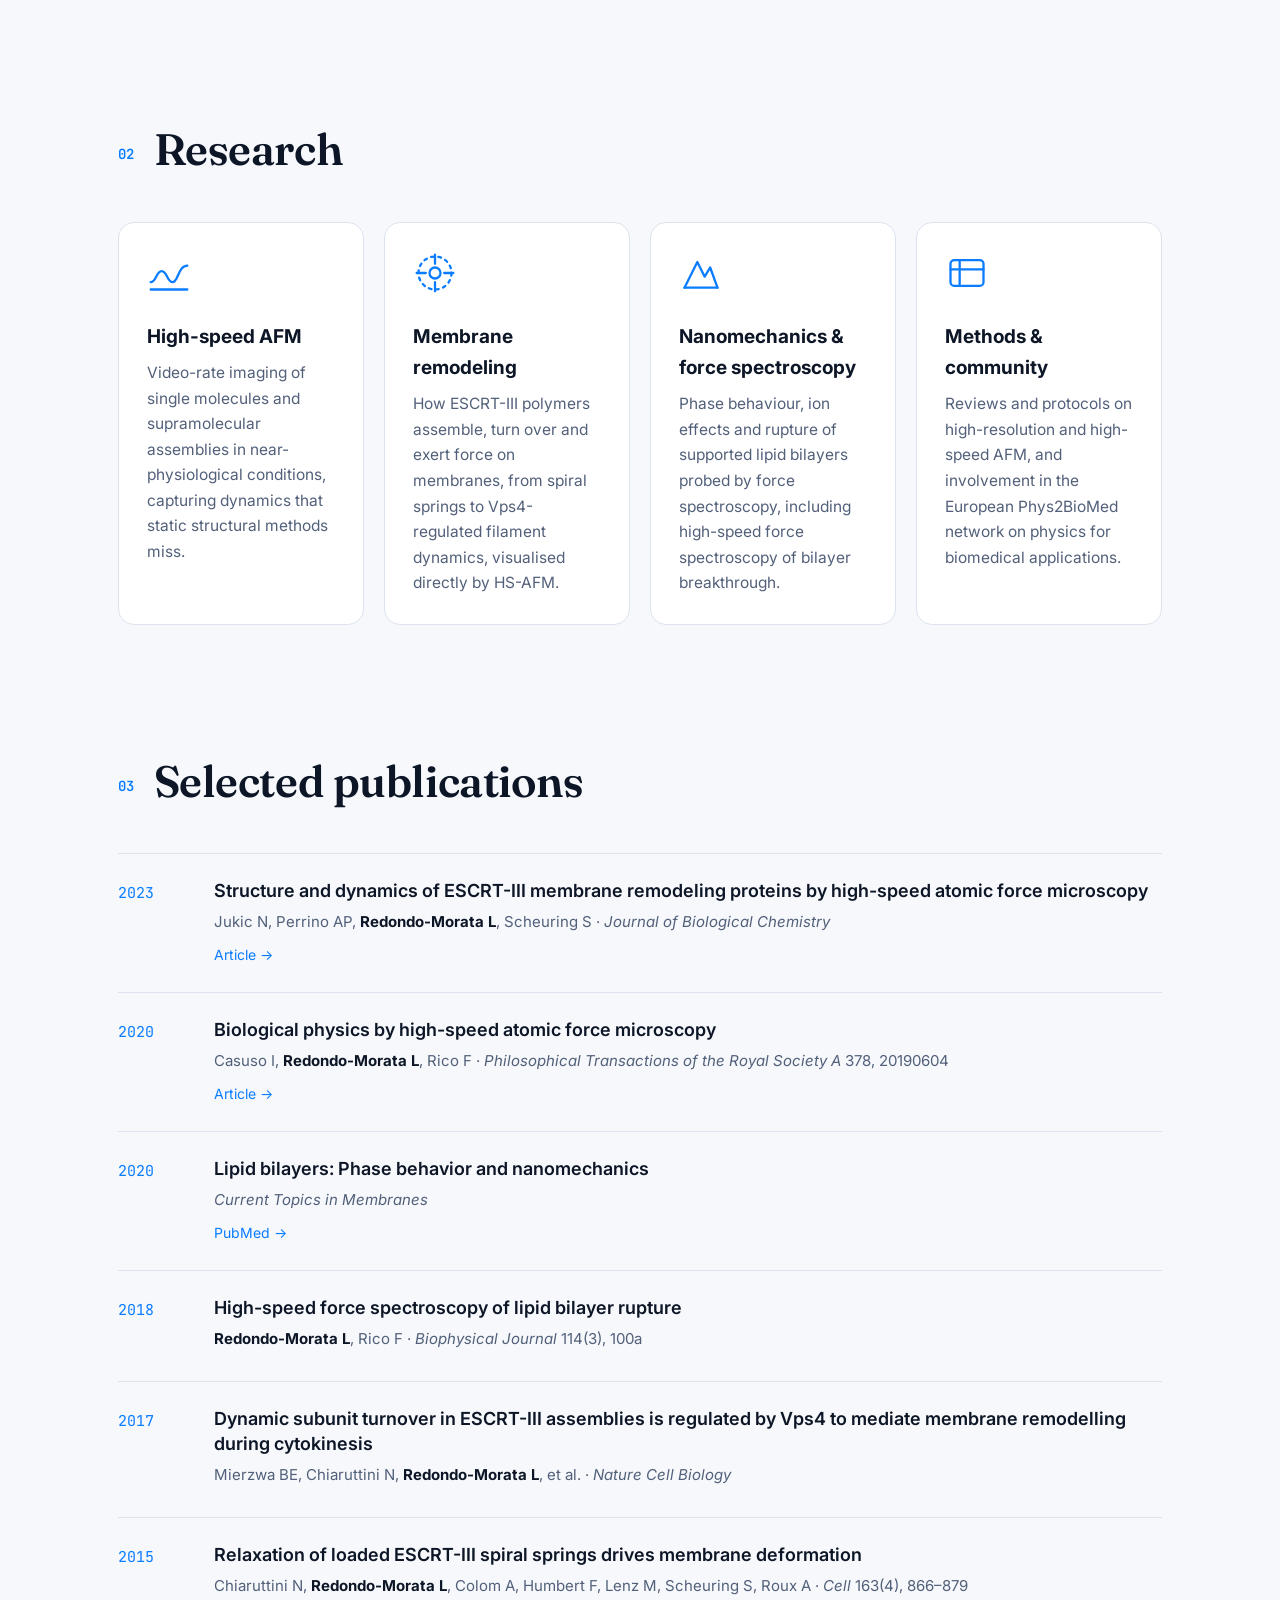
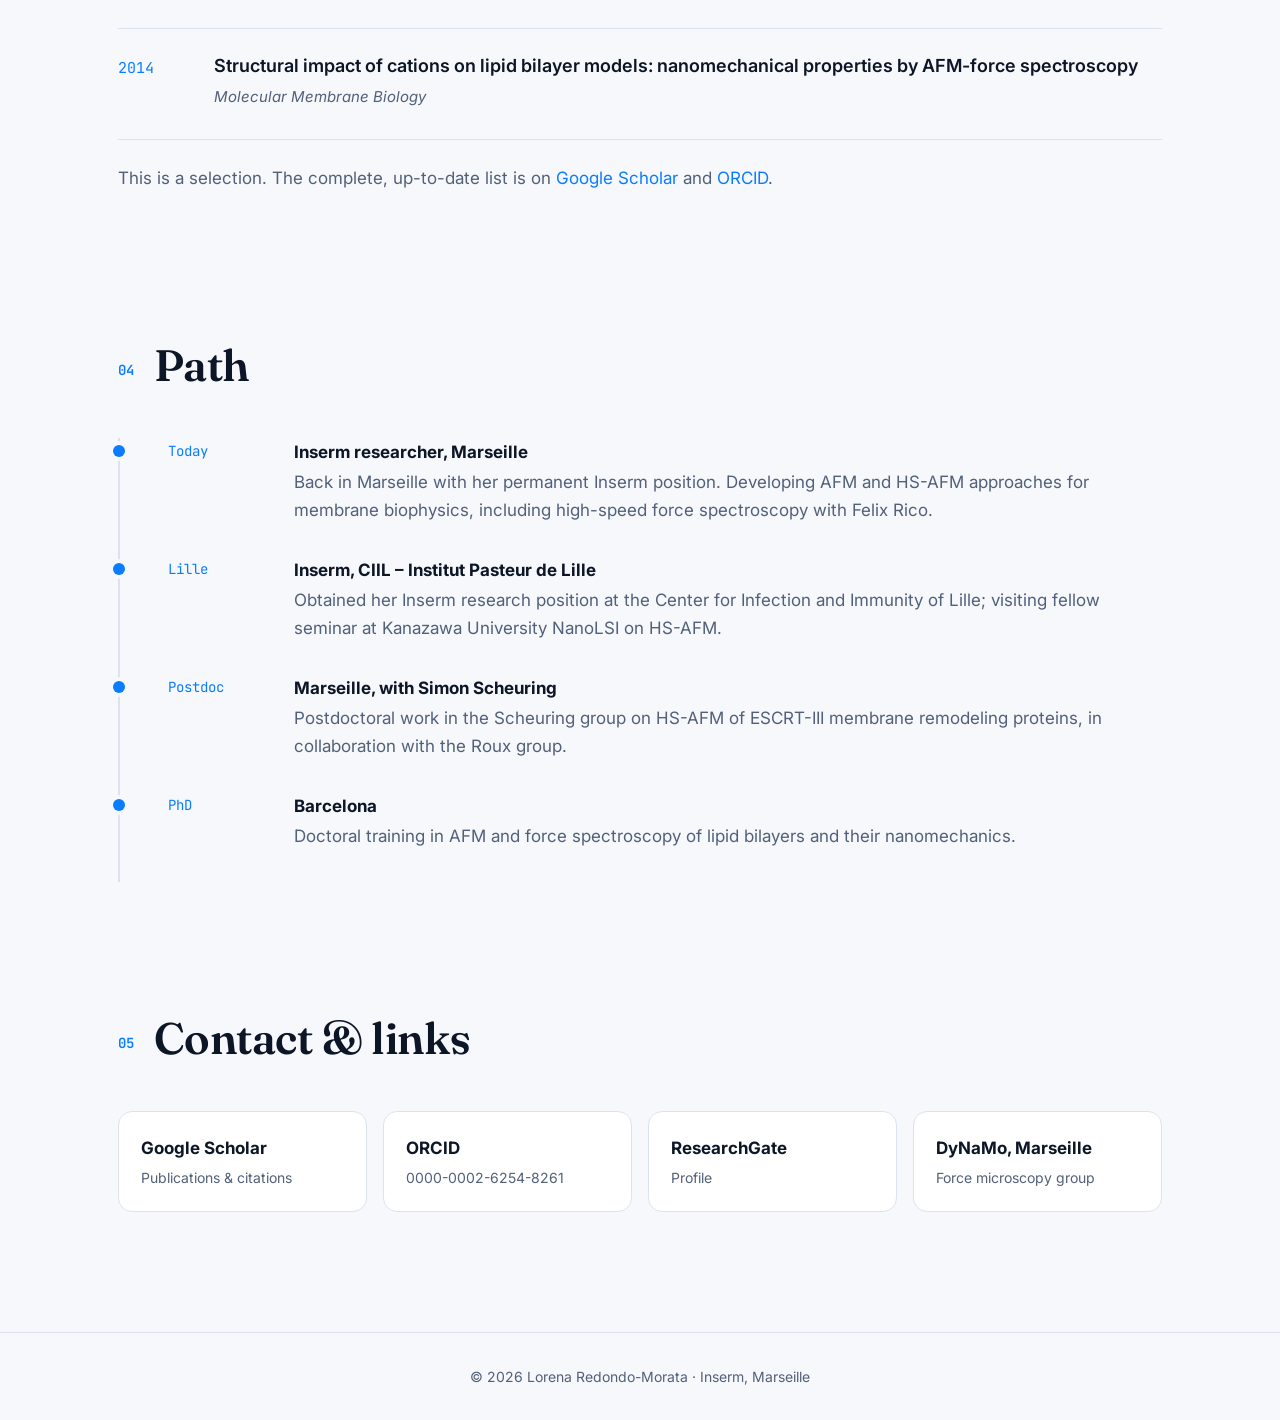
==== commit 64356d29: "Correct career path: PhD Barcelona, postdoc with Scheuring, Lille, back to Marseille Co-Authored-By:" ====
--- a/index.html
+++ b/index.html
@@ -164,10 +164,10 @@
 <section id="path" class="wrap">
   <h2><span class="mono num">04</span> Path</h2>
   <ol class="timeline">
-    <li><span class="mono">Today</span><div><b>Inserm researcher, Marseille</b><p>Permanent Inserm position, transferred from Lille to Marseille. Developing AFM and HS-AFM approaches for membrane biophysics.</p></div></li>
-    <li><span class="mono">Lille</span><div><b>Inserm, CIIL – Institut Pasteur de Lille</b><p>Obtained her Inserm research position at the Center for Infection and Immunity of Lille.</p></div></li>
-    <li><span class="mono">Before</span><div><b>HS-AFM &amp; force spectroscopy</b><p>High-speed AFM and high-speed force spectroscopy with Felix Rico (Marseille); visiting fellow seminar at Kanazawa University NanoLSI.</p></div></li>
-    <li><span class="mono">Earlier</span><div><b>ESCRT-III &amp; lipid bilayers</b><p>Work with the Scheuring and Roux groups on ESCRT-III membrane remodeling; AFM nanomechanics of lipid bilayers.</p></div></li>
+    <li><span class="mono">Today</span><div><b>Inserm researcher, Marseille</b><p>Back in Marseille with her permanent Inserm position. Developing AFM and HS-AFM approaches for membrane biophysics, including high-speed force spectroscopy with Felix Rico.</p></div></li>
+    <li><span class="mono">Lille</span><div><b>Inserm, CIIL – Institut Pasteur de Lille</b><p>Obtained her Inserm research position at the Center for Infection and Immunity of Lille; visiting fellow seminar at Kanazawa University NanoLSI on HS-AFM.</p></div></li>
+    <li><span class="mono">Postdoc</span><div><b>Marseille, with Simon Scheuring</b><p>Postdoctoral work in the Scheuring group on HS-AFM of ESCRT-III membrane remodeling proteins, in collaboration with the Roux group.</p></div></li>
+    <li><span class="mono">PhD</span><div><b>Barcelona</b><p>Doctoral training in AFM and force spectroscopy of lipid bilayers and their nanomechanics.</p></div></li>
   </ol>
 </section>
 
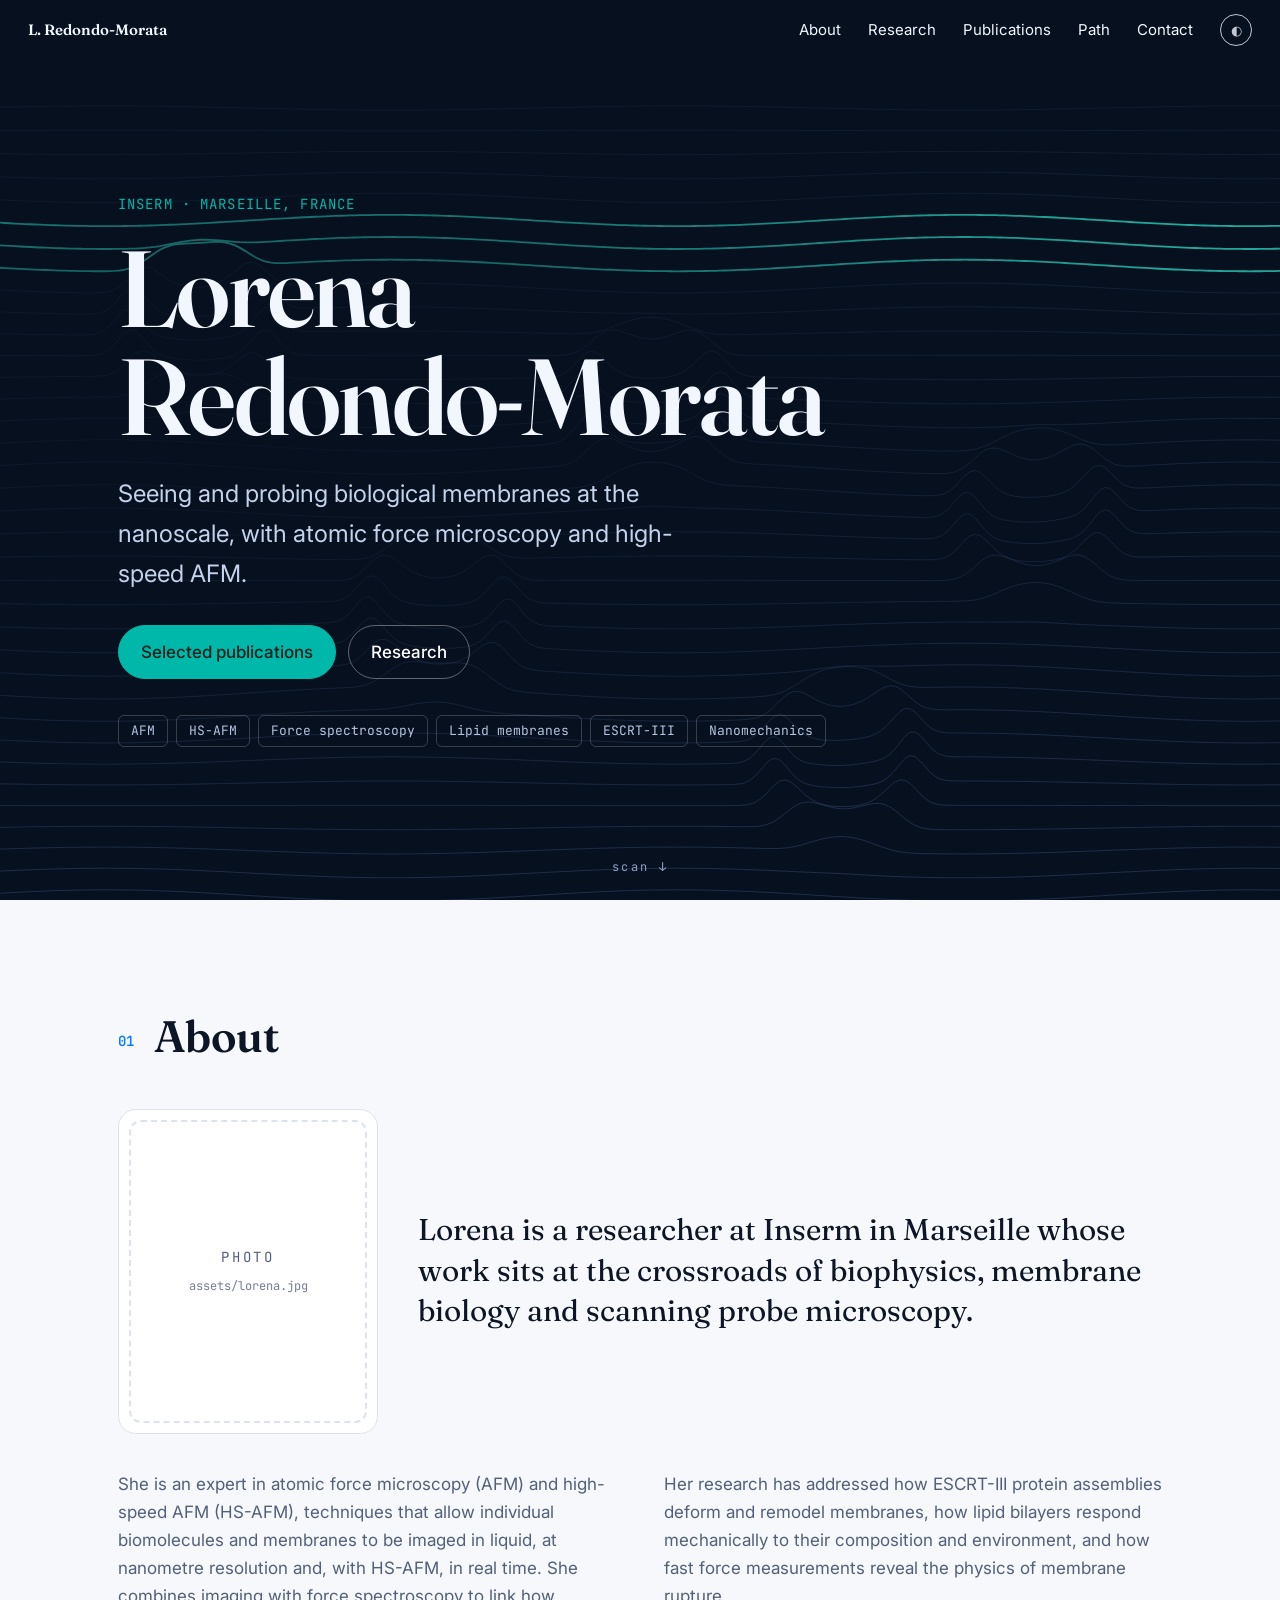
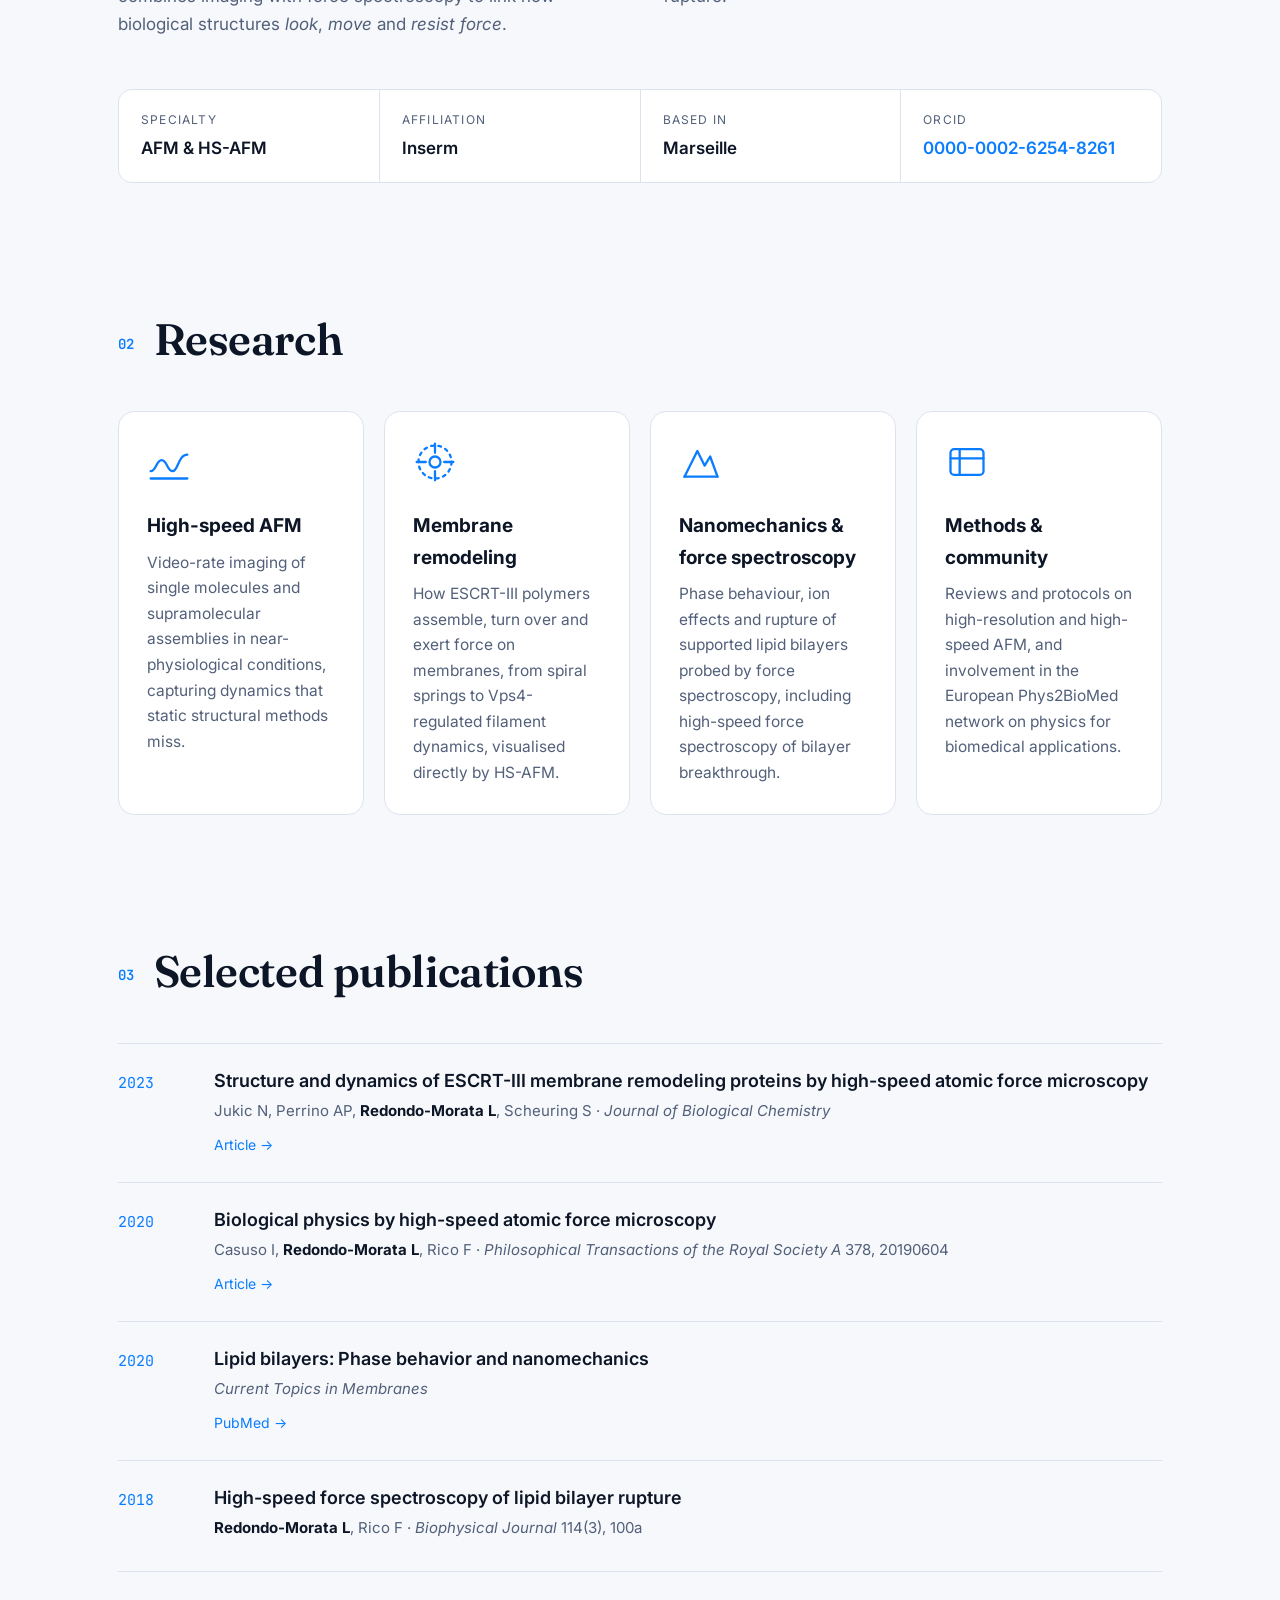
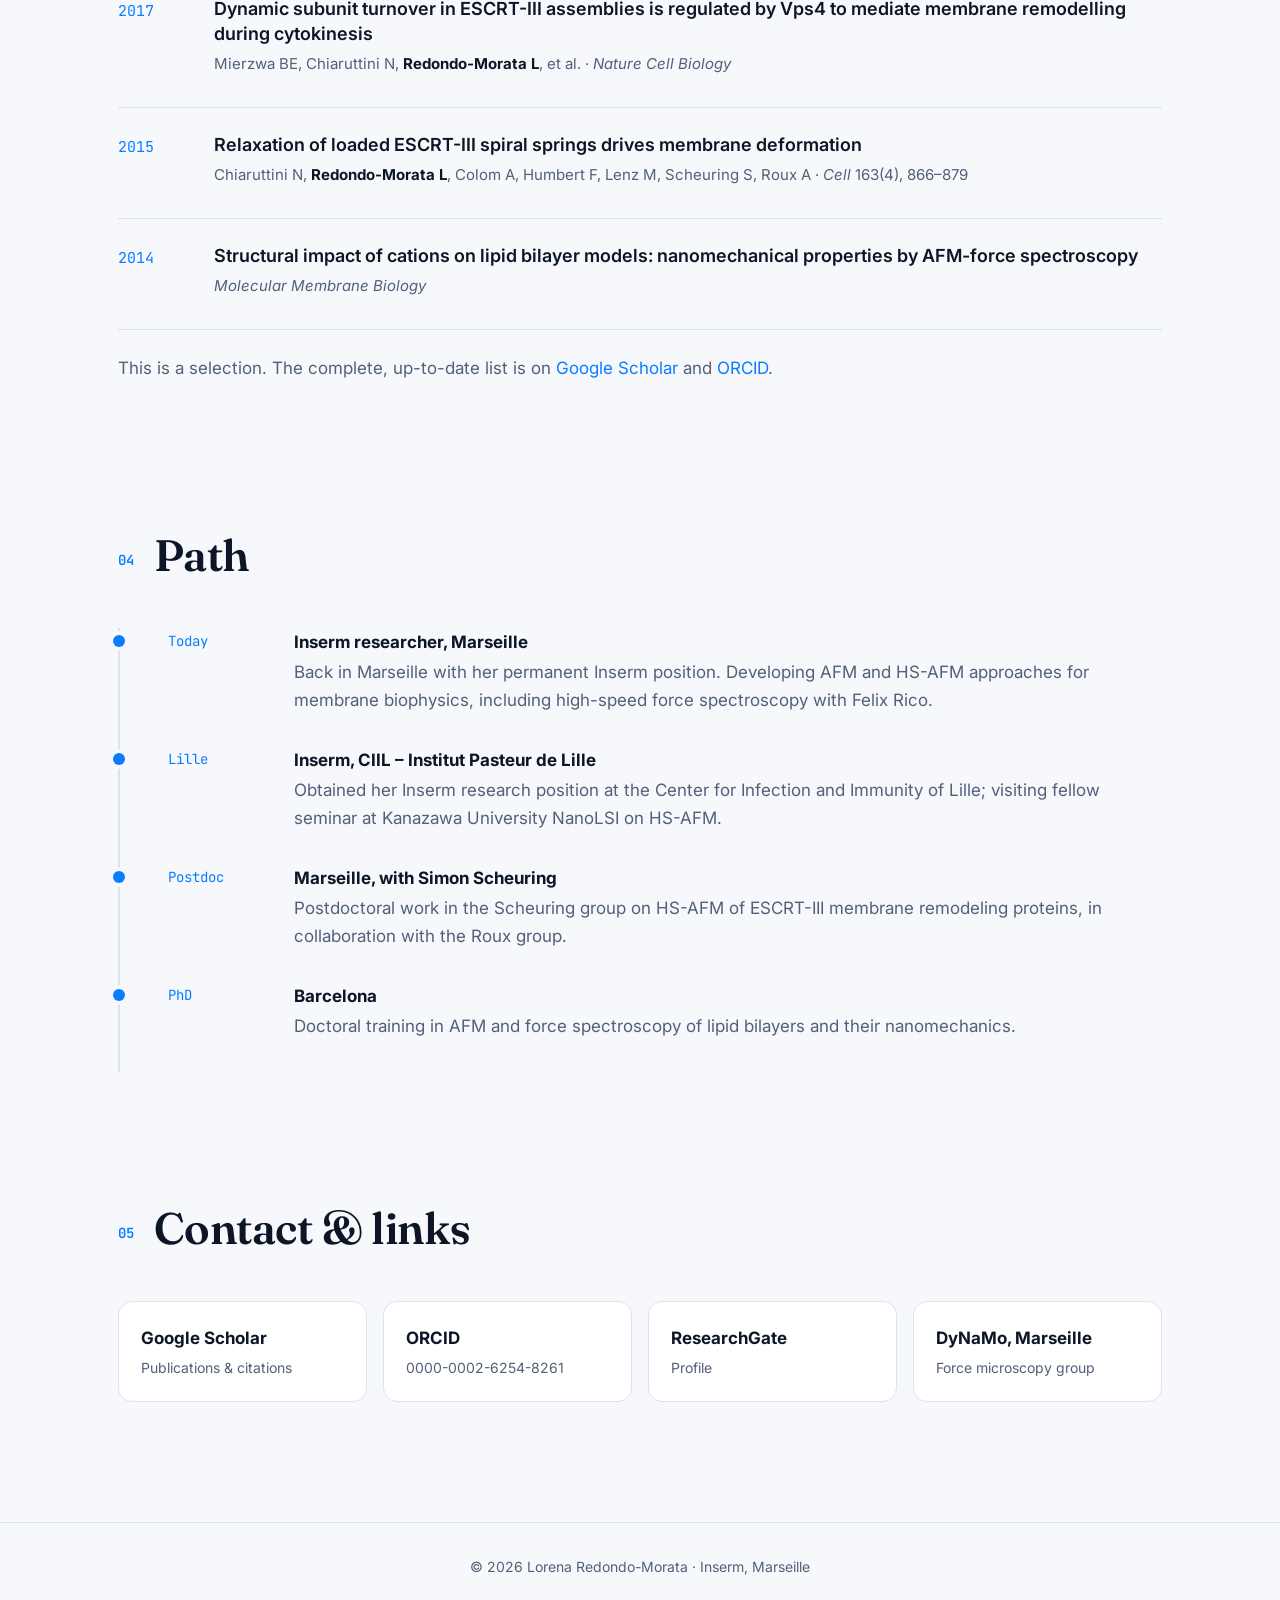
==== commit 32c4ce1b: "Add photo placeholder in About and mobile navigation menu Co-Authored-By: Claude Sonnet 5.5 <noreply" ====
--- a/index.html
+++ b/index.html
@@ -20,7 +20,8 @@
 
 <header class="nav" id="nav">
   <a class="brand" href="#top">L. Redondo-Morata</a>
-  <nav aria-label="Primary">
+  <button id="menu" class="icon-btn menu-btn" aria-label="Open menu" aria-expanded="false" aria-controls="links">☰</button>
+  <nav id="links" aria-label="Primary">
     <a href="#about">About</a>
     <a href="#research">Research</a>
     <a href="#publications">Publications</a>
@@ -51,8 +52,15 @@
 
 <section id="about" class="wrap">
   <h2><span class="mono num">01</span> About</h2>
-  <div class="grid two">
+  <div class="about-top">
+    <!-- PHOTO: drop a portrait at assets/lorena.jpg (square or 4:5, min 800px wide). Until then a placeholder is shown. -->
+    <figure class="portrait">
+      <div class="ph mono" aria-hidden="true">PHOTO<br><small>assets/lorena.jpg</small></div>
+      <img src="assets/lorena.jpg" alt="Portrait of Lorena Redondo-Morata" onerror="this.remove()">
+    </figure>
     <p class="big">Lorena is a researcher at Inserm in Marseille whose work sits at the crossroads of biophysics, membrane biology and scanning probe microscopy.</p>
+  </div>
+  <div class="about-text">
     <div>
       <p>She is an expert in atomic force microscopy (AFM) and high-speed AFM (HS-AFM), techniques that allow individual biomolecules and membranes to be imaged in liquid, at nanometre resolution and, with HS-AFM, in real time. She combines imaging with force spectroscopy to link how biological structures <em>look</em>, <em>move</em> and <em>resist force</em>.</p>
       <p>Her research has addressed how ESCRT-III protein assemblies deform and remodel membranes, how lipid bilayers respond mechanically to their composition and environment, and how fast force measurements reveal the physics of membrane rupture.</p>
--- a/assets/style.css
+++ b/assets/style.css
@@ -48,6 +48,14 @@
 h2{font-family:Fraunces,serif;font-weight:600;font-size:clamp(30px,4vw,44px);margin:0 0 36px;letter-spacing:-.01em}
 .num{font-size:14px;color:var(--accent);margin-right:12px;vertical-align:middle}
 .grid.two{display:grid;grid-template-columns:1fr 1fr;gap:48px}
+.about-top{display:grid;grid-template-columns:260px 1fr;gap:40px;align-items:center;margin-bottom:36px}
+.portrait{margin:0;position:relative;aspect-ratio:4/5;border-radius:18px;overflow:hidden;border:1px solid var(--line);background:linear-gradient(135deg,var(--card),var(--bg2))}
+.portrait img{position:absolute;inset:0;width:100%;height:100%;object-fit:cover}
+.ph{position:absolute;inset:10px;display:flex;flex-direction:column;align-items:center;justify-content:center;text-align:center;color:var(--muted);letter-spacing:.2em;font-size:14px;border:2px dashed var(--line);border-radius:12px}
+.ph small{letter-spacing:0;margin-top:8px;font-size:12px;opacity:.8}
+.about-text{columns:2;column-gap:48px;color:var(--muted)}
+.about-text p{margin:0 0 1em}
+.menu-btn{display:none;margin-left:0}
 .big{font-family:Fraunces,serif;font-size:clamp(22px,2.6vw,30px);line-height:1.35;margin:0}
 .grid p{margin:0 0 1em;color:var(--muted)}
 .stats{display:grid;grid-template-columns:repeat(4,1fr);gap:1px;background:var(--line);border:1px solid var(--line);border-radius:14px;overflow:hidden;margin:48px 0 0}
@@ -87,8 +95,15 @@
 footer p{margin:0}
 
 @media (max-width:760px){
-  .nav nav a:not(.brand){display:none}
+  .menu-btn{display:block}
+  .nav nav{display:none;position:absolute;top:100%;left:0;right:0;flex-direction:column;padding:8px 16px 16px;background:var(--bg);border-bottom:1px solid var(--line);color:var(--ink)}
+  .nav nav.open{display:flex}
+  .nav nav a{margin:0;padding:12px 0;border-bottom:1px solid var(--line)}
+  .nav nav .icon-btn{margin:12px 0 0;color:var(--ink)}
   .nav{padding:12px 16px}
+  .about-top{grid-template-columns:1fr}
+  .portrait{max-width:240px}
+  .about-text{columns:1}
   .grid.two{grid-template-columns:1fr;gap:20px}
   .stats{grid-template-columns:1fr 1fr}
   .pubs li{grid-template-columns:1fr;gap:4px}
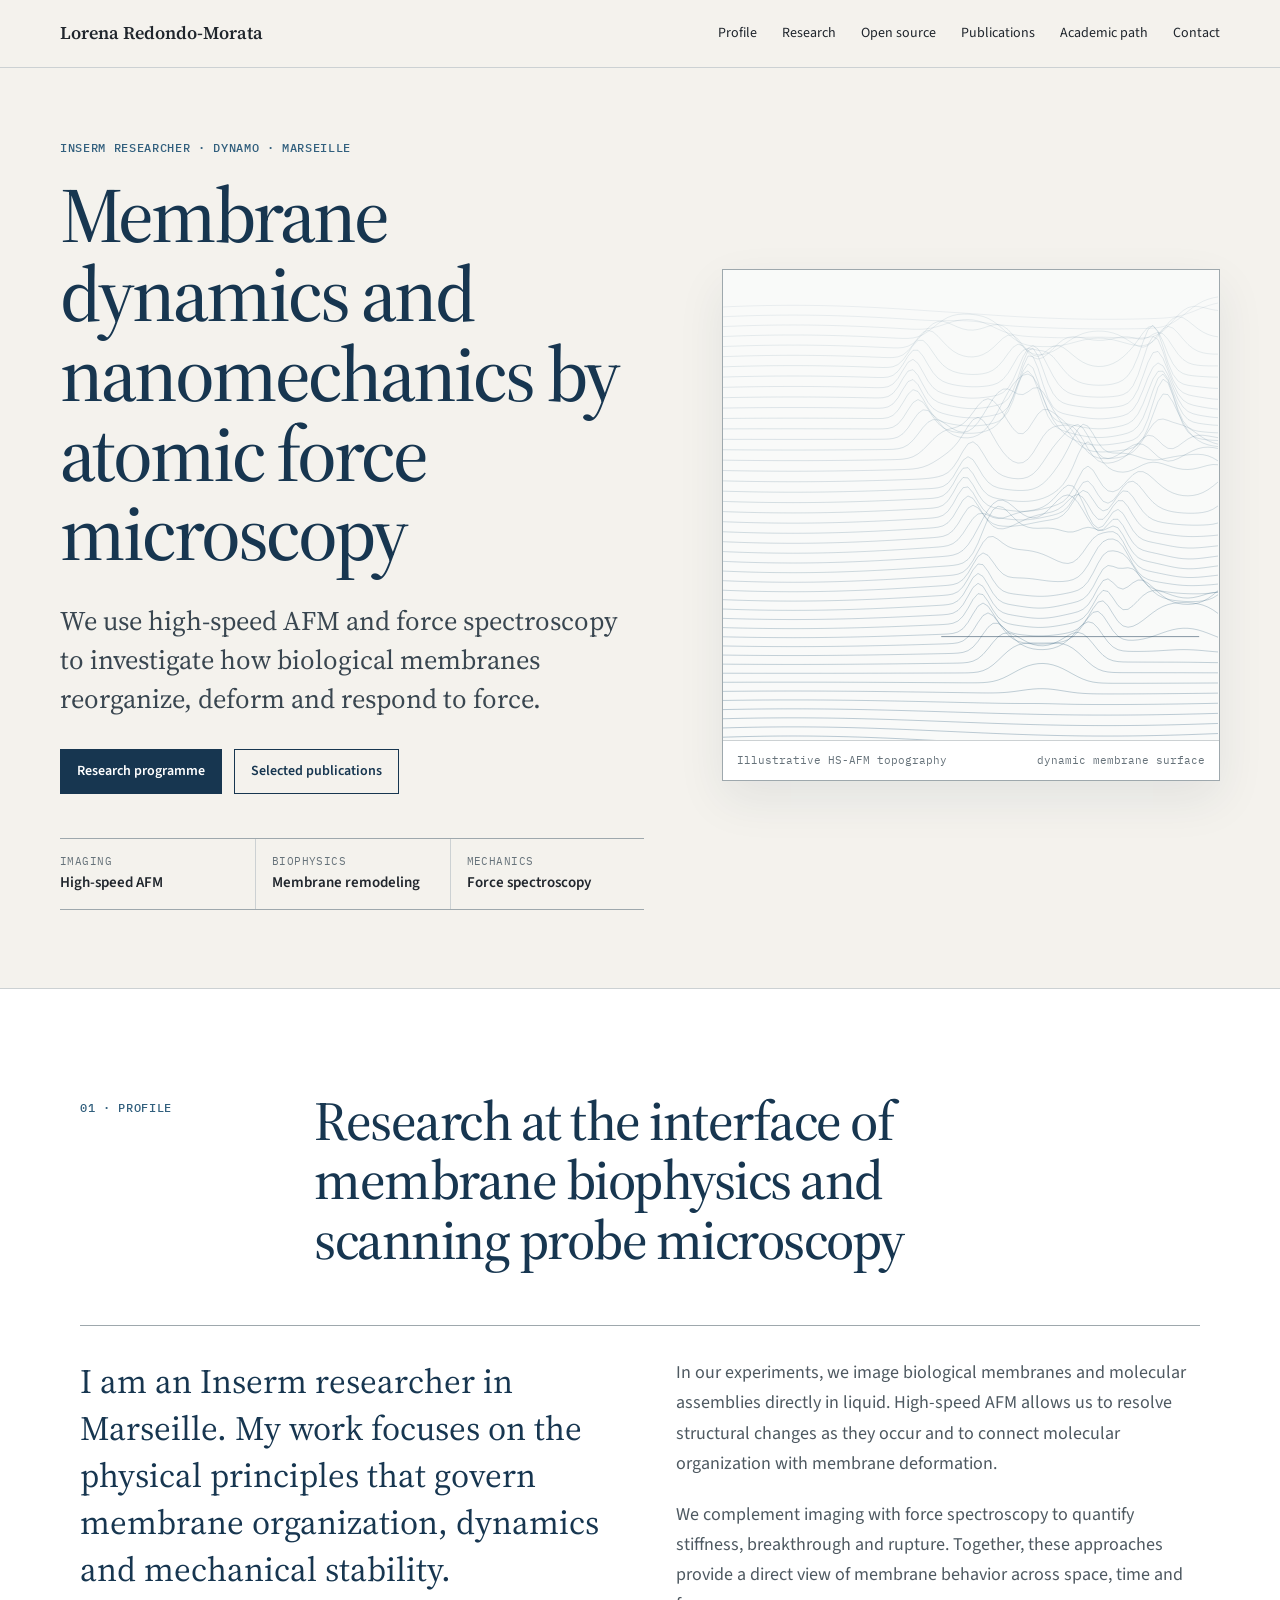
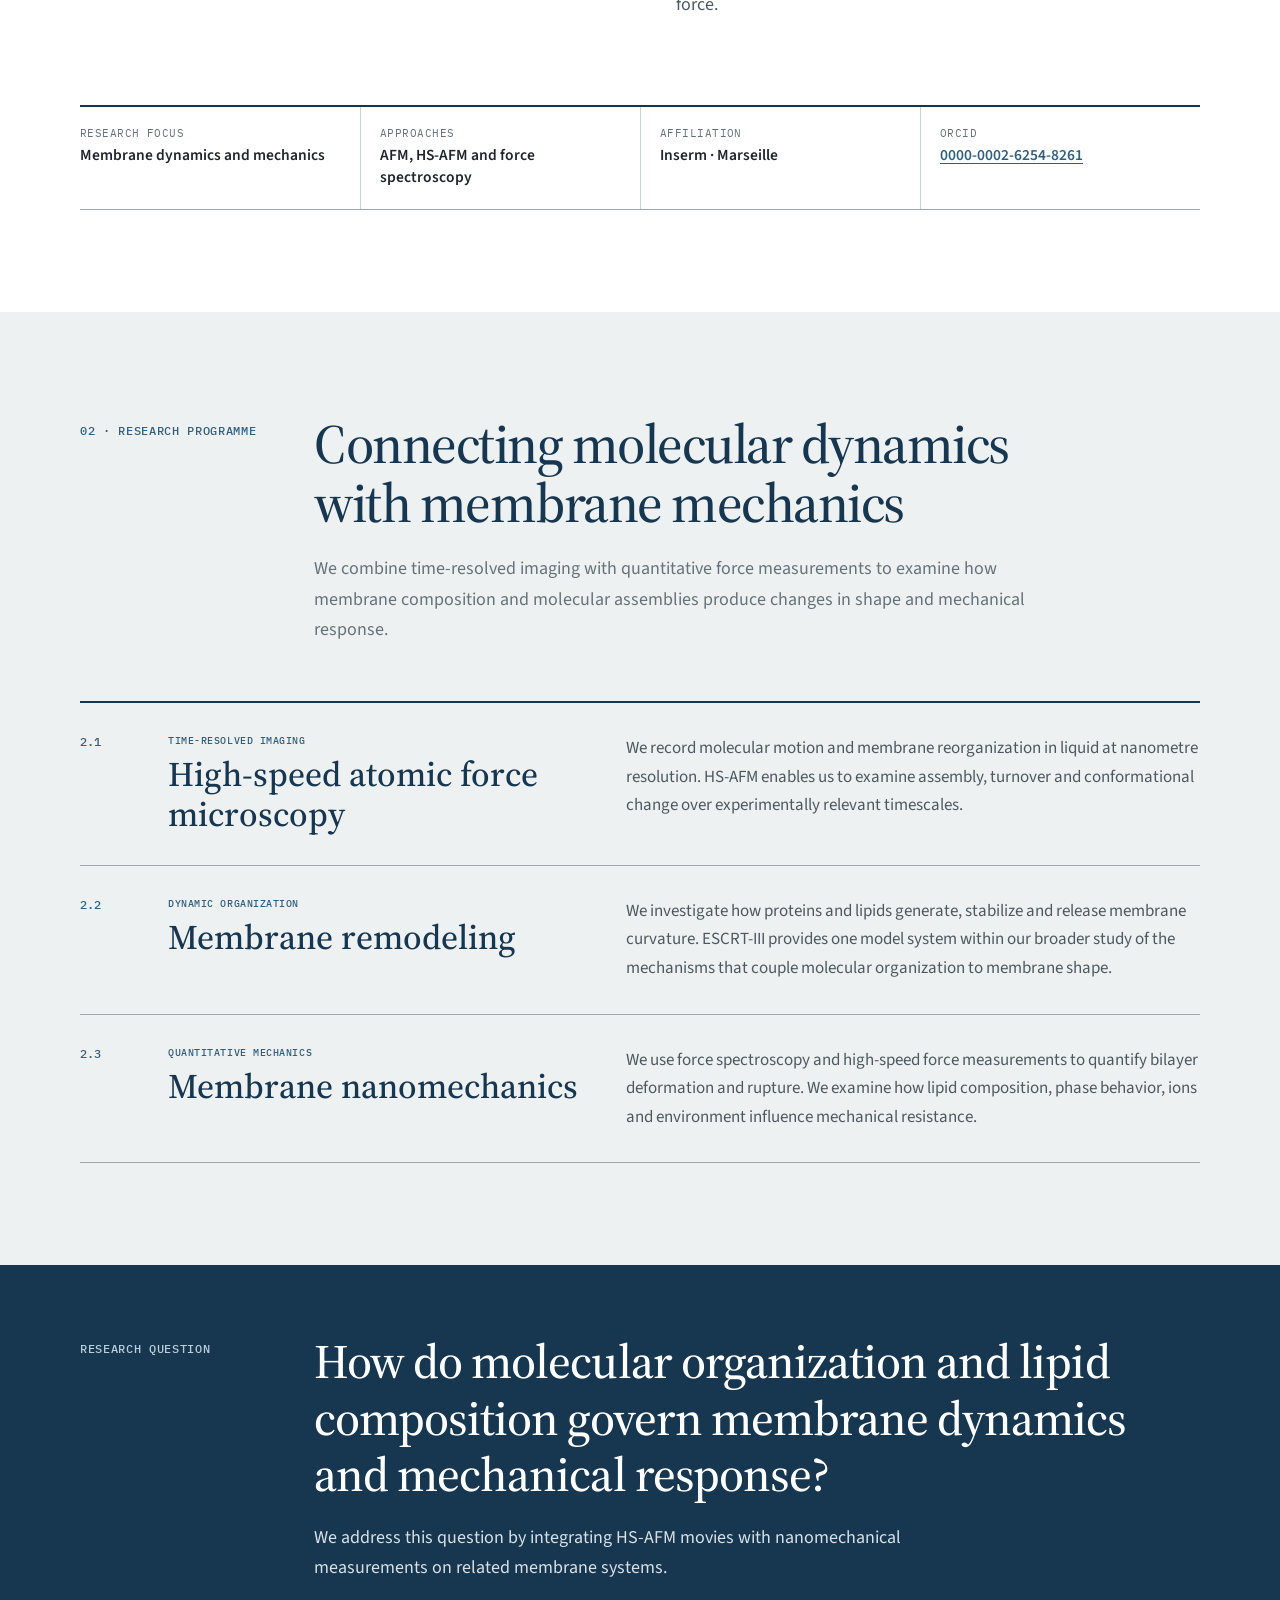
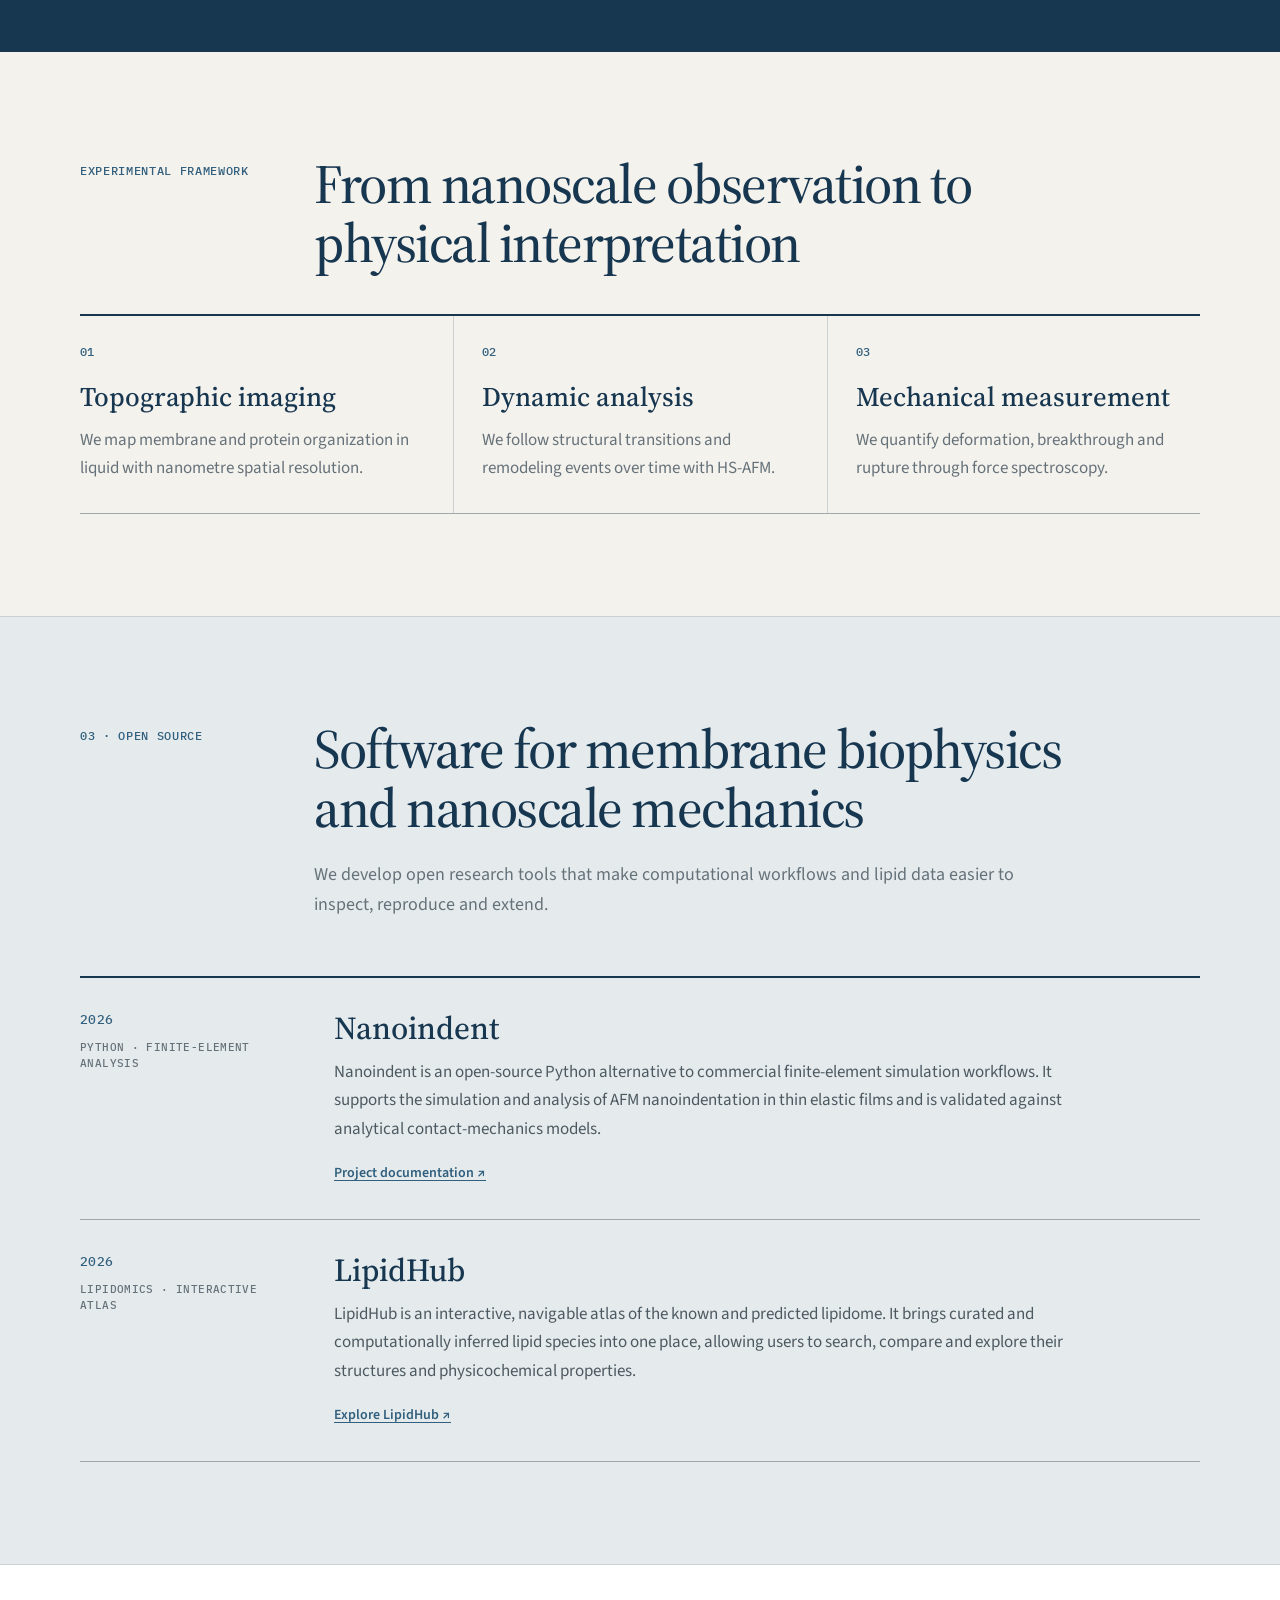
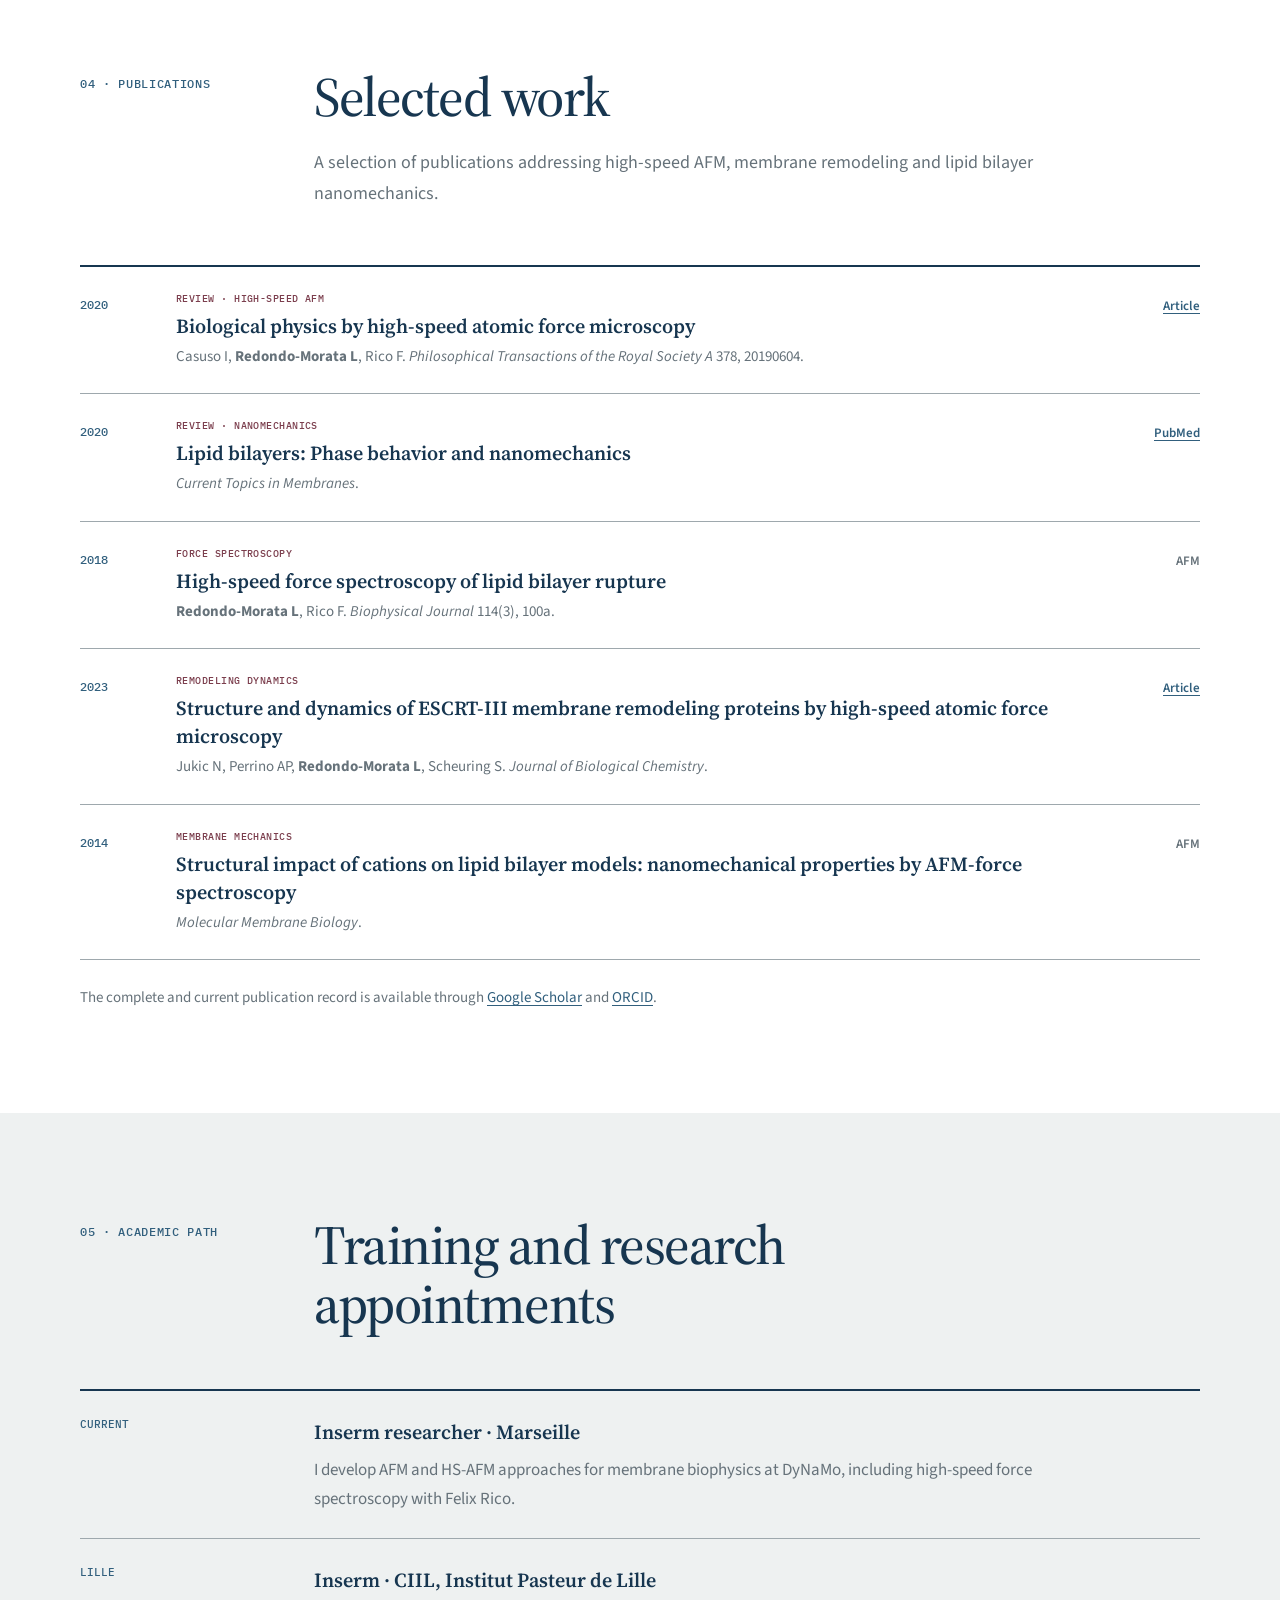
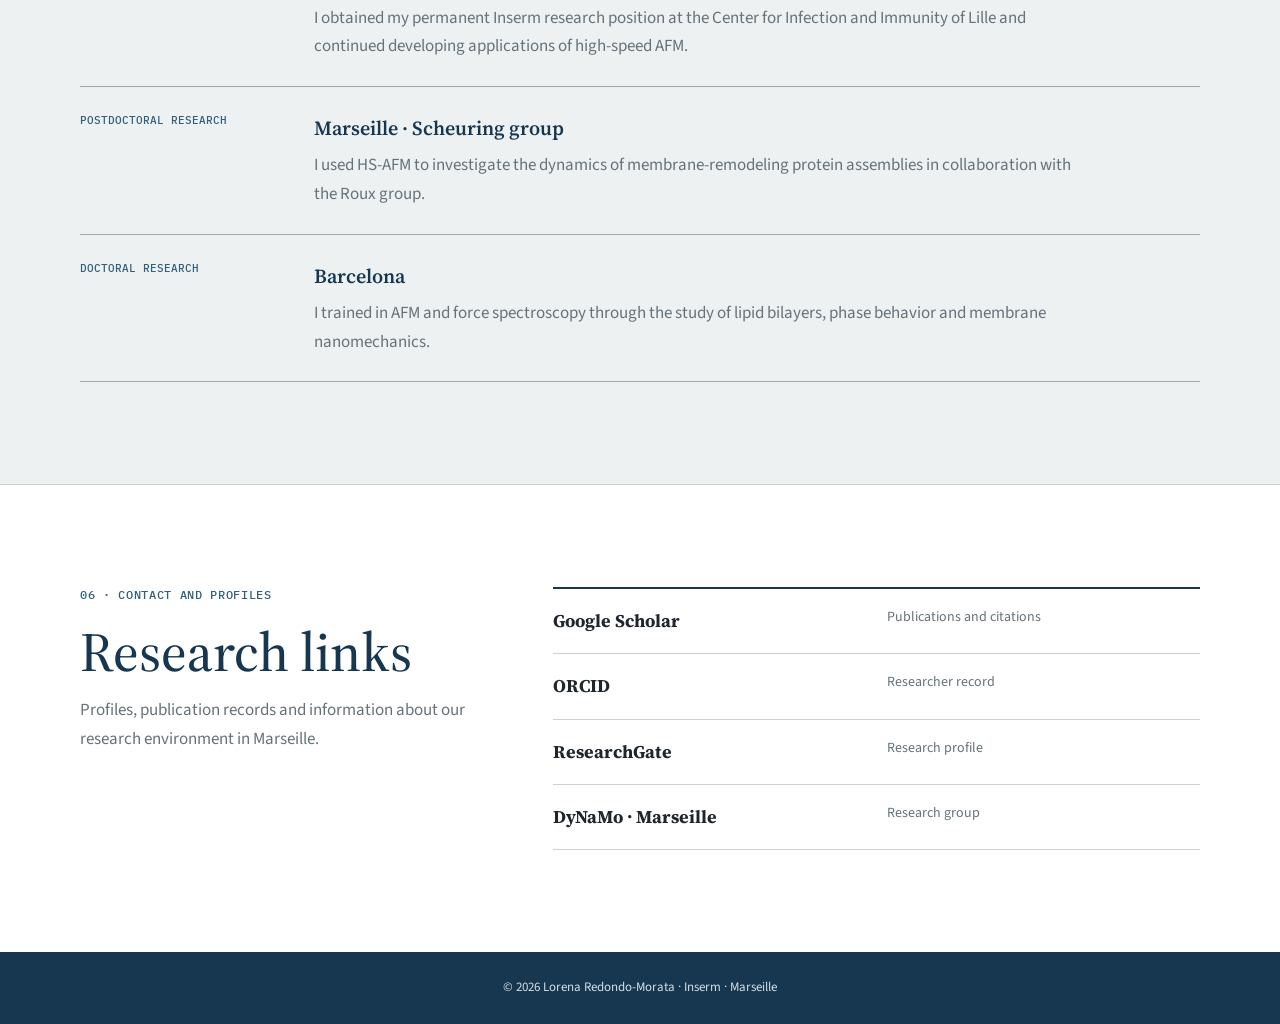
==== commit ebad25ed: "Refresh academic site and add open-source projects" ====
--- a/index.html
+++ b/index.html
@@ -3,196 +3,266 @@
 <head>
 <meta charset="utf-8">
 <meta name="viewport" content="width=device-width, initial-scale=1">
-<title>Lorena Redondo-Morata · AFM &amp; High-Speed AFM</title>
-<meta name="description" content="Lorena Redondo-Morata, Inserm researcher in Marseille. Atomic force microscopy and high-speed AFM to study membranes, membrane-remodeling proteins and nanomechanics.">
-<meta property="og:title" content="Lorena Redondo-Morata · AFM &amp; High-Speed AFM">
-<meta property="og:description" content="Seeing and probing biological membranes at the nanoscale with AFM and HS-AFM.">
+<title>Lorena Redondo-Morata · High-Speed AFM &amp; Membrane Nanomechanics</title>
+<meta name="description" content="We use high-speed atomic force microscopy and force spectroscopy to investigate membrane dynamics, remodeling and nanomechanics.">
+<meta property="og:title" content="Lorena Redondo-Morata · High-Speed AFM &amp; Membrane Nanomechanics">
+<meta property="og:description" content="Research on membrane dynamics, remodeling and nanomechanics using atomic force microscopy.">
 <meta property="og:type" content="website">
-<meta name="theme-color" content="#0b1220">
+<meta name="theme-color" content="#f4f2ed">
 <link rel="icon" href="assets/favicon.svg" type="image/svg+xml">
 <link rel="preconnect" href="https://fonts.googleapis.com">
 <link rel="preconnect" href="https://fonts.gstatic.com" crossorigin>
-<link href="https://fonts.googleapis.com/css2?family=Fraunces:opsz,wght@9..144,400;9..144,600&family=Inter:wght@400;500;600&family=JetBrains+Mono:wght@400&display=swap" rel="stylesheet">
+<link href="https://fonts.googleapis.com/css2?family=IBM+Plex+Mono:wght@400;500&family=Source+Sans+3:wght@400;500;600;700&family=Source+Serif+4:opsz,wght@8..60,400;8..60,500;8..60,600&display=swap" rel="stylesheet">
 <link rel="stylesheet" href="assets/style.css">
 </head>
 <body>
 <a class="skip" href="#main">Skip to content</a>
 
 <header class="nav" id="nav">
-  <a class="brand" href="#top">L. Redondo-Morata</a>
-  <button id="menu" class="icon-btn menu-btn" aria-label="Open menu" aria-expanded="false" aria-controls="links">☰</button>
-  <nav id="links" aria-label="Primary">
-    <a href="#about">About</a>
+  <a class="brand" href="#top">Lorena Redondo-Morata</a>
+  <nav aria-label="Primary navigation">
+    <a href="#profile">Profile</a>
     <a href="#research">Research</a>
+    <a href="#open-source">Open source</a>
     <a href="#publications">Publications</a>
-    <a href="#path">Path</a>
+    <a href="#path">Academic path</a>
     <a href="#contact">Contact</a>
-    <button id="theme" class="icon-btn" aria-label="Toggle light/dark theme" title="Toggle theme">◐</button>
   </nav>
 </header>
 
 <section class="hero" id="top">
-  <canvas id="afm" aria-hidden="true"></canvas>
   <div class="hero-inner">
-    <p class="eyebrow mono">Inserm · Marseille, France</p>
-    <h1>Lorena<br>Redondo-Morata</h1>
-    <p class="lead">Seeing and probing biological membranes at the nanoscale, with atomic force microscopy and high-speed AFM.</p>
-    <div class="cta">
-      <a class="btn primary" href="#publications">Selected publications</a>
-      <a class="btn" href="#research">Research</a>
-    </div>
-    <ul class="tags mono" aria-label="Keywords">
-      <li>AFM</li><li>HS-AFM</li><li>Force spectroscopy</li><li>Lipid membranes</li><li>ESCRT-III</li><li>Nanomechanics</li>
-    </ul>
-  </div>
-  <div class="scroll mono" aria-hidden="true">scan ↓</div>
+    <div class="hero-copy">
+      <p class="eyebrow">Inserm researcher · DyNaMo · Marseille</p>
+      <h1>Membrane dynamics and nanomechanics by atomic force microscopy</h1>
+      <p class="lead">We use high-speed AFM and force spectroscopy to investigate how biological membranes reorganize, deform and respond to force.</p>
+      <div class="cta">
+        <a class="btn primary" href="#research">Research programme</a>
+        <a class="btn" href="#publications">Selected publications</a>
+      </div>
+      <dl class="research-areas" aria-label="Principal research areas">
+        <div><dt>Imaging</dt><dd>High-speed AFM</dd></div>
+        <div><dt>Biophysics</dt><dd>Membrane remodeling</dd></div>
+        <div><dt>Mechanics</dt><dd>Force spectroscopy</dd></div>
+      </dl>
+    </div>
+
+    <figure class="hero-figure">
+      <canvas id="afm" aria-hidden="true"></canvas>
+      <figcaption>
+        <span>Illustrative HS-AFM topography</span>
+        <span>dynamic membrane surface</span>
+      </figcaption>
+    </figure>
+  </div>
 </section>
 
 <main id="main">
 
-<section id="about" class="wrap">
-  <h2><span class="mono num">01</span> About</h2>
-  <div class="about-top">
-    <!-- PHOTO: drop a portrait at assets/lorena.jpg (square or 4:5, min 800px wide). Until then a placeholder is shown. -->
-    <figure class="portrait">
-      <div class="ph mono" aria-hidden="true">PHOTO<br><small>assets/lorena.jpg</small></div>
-      <img src="assets/lorena.jpg" alt="Portrait of Lorena Redondo-Morata" onerror="this.remove()">
-    </figure>
-    <p class="big">Lorena is a researcher at Inserm in Marseille whose work sits at the crossroads of biophysics, membrane biology and scanning probe microscopy.</p>
-  </div>
-  <div class="about-text">
+<section id="profile" class="section profile-section">
+  <div class="wrap">
+    <div class="section-head">
+      <p class="section-label">01 · Profile</p>
+      <h2>Research at the interface of membrane biophysics and scanning probe microscopy</h2>
+    </div>
+    <div class="profile-grid">
+      <p class="statement">I am an Inserm researcher in Marseille. My work focuses on the physical principles that govern membrane organization, dynamics and mechanical stability.</p>
+      <div class="body-copy">
+        <p>In our experiments, we image biological membranes and molecular assemblies directly in liquid. High-speed AFM allows us to resolve structural changes as they occur and to connect molecular organization with membrane deformation.</p>
+        <p>We complement imaging with force spectroscopy to quantify stiffness, breakthrough and rupture. Together, these approaches provide a direct view of membrane behavior across space, time and force.</p>
+      </div>
+    </div>
+    <dl class="facts">
+      <div><dt>Research focus</dt><dd>Membrane dynamics and mechanics</dd></div>
+      <div><dt>Approaches</dt><dd>AFM, HS-AFM and force spectroscopy</dd></div>
+      <div><dt>Affiliation</dt><dd>Inserm · Marseille</dd></div>
+      <div><dt>ORCID</dt><dd><a href="https://orcid.org/0000-0002-6254-8261">0000-0002-6254-8261</a></dd></div>
+    </dl>
+  </div>
+</section>
+
+<section id="research" class="section research-section">
+  <div class="wrap">
+    <div class="section-head">
+      <p class="section-label">02 · Research programme</p>
+      <h2>Connecting molecular dynamics with membrane mechanics</h2>
+      <p class="section-intro">We combine time-resolved imaging with quantitative force measurements to examine how membrane composition and molecular assemblies produce changes in shape and mechanical response.</p>
+    </div>
+
+    <div class="research-lines">
+      <article>
+        <span class="research-no">2.1</span>
+        <div>
+          <p class="research-tag">Time-resolved imaging</p>
+          <h3>High-speed atomic force microscopy</h3>
+        </div>
+        <p>We record molecular motion and membrane reorganization in liquid at nanometre resolution. HS-AFM enables us to examine assembly, turnover and conformational change over experimentally relevant timescales.</p>
+      </article>
+      <article>
+        <span class="research-no">2.2</span>
+        <div>
+          <p class="research-tag">Dynamic organization</p>
+          <h3>Membrane remodeling</h3>
+        </div>
+        <p>We investigate how proteins and lipids generate, stabilize and release membrane curvature. ESCRT-III provides one model system within our broader study of the mechanisms that couple molecular organization to membrane shape.</p>
+      </article>
+      <article>
+        <span class="research-no">2.3</span>
+        <div>
+          <p class="research-tag">Quantitative mechanics</p>
+          <h3>Membrane nanomechanics</h3>
+        </div>
+        <p>We use force spectroscopy and high-speed force measurements to quantify bilayer deformation and rupture. We examine how lipid composition, phase behavior, ions and environment influence mechanical resistance.</p>
+      </article>
+    </div>
+  </div>
+</section>
+
+<section class="research-question" aria-labelledby="question-title">
+  <div class="wrap question-grid">
+    <p class="section-label">Research question</p>
     <div>
-      <p>She is an expert in atomic force microscopy (AFM) and high-speed AFM (HS-AFM), techniques that allow individual biomolecules and membranes to be imaged in liquid, at nanometre resolution and, with HS-AFM, in real time. She combines imaging with force spectroscopy to link how biological structures <em>look</em>, <em>move</em> and <em>resist force</em>.</p>
-      <p>Her research has addressed how ESCRT-III protein assemblies deform and remodel membranes, how lipid bilayers respond mechanically to their composition and environment, and how fast force measurements reveal the physics of membrane rupture.</p>
-    </div>
-  </div>
-  <dl class="stats">
-    <div><dt>Specialty</dt><dd>AFM &amp; HS-AFM</dd></div>
-    <div><dt>Affiliation</dt><dd>Inserm</dd></div>
-    <div><dt>Based in</dt><dd>Marseille</dd></div>
-    <div><dt>ORCID</dt><dd><a href="https://orcid.org/0000-0002-6254-8261">0000-0002-6254-8261</a></dd></div>
-  </dl>
-</section>
-
-<section id="research" class="wrap">
-  <h2><span class="mono num">02</span> Research</h2>
-  <div class="cards">
-    <article class="card">
-      <div class="ico" aria-hidden="true">
-        <svg viewBox="0 0 48 48"><path d="M4 34c6 0 6-12 12-12s6 12 12 12 6-18 16-18"/><path d="M4 42h40"/></svg>
-      </div>
-      <h3>High-speed AFM</h3>
-      <p>Video-rate imaging of single molecules and supramolecular assemblies in near-physiological conditions, capturing dynamics that static structural methods miss.</p>
-    </article>
-    <article class="card">
-      <div class="ico" aria-hidden="true">
-        <svg viewBox="0 0 48 48"><circle cx="24" cy="24" r="6"/><path d="M24 4v10M24 34v10M4 24h10M34 24h10"/><circle cx="24" cy="24" r="18" stroke-dasharray="3 5"/></svg>
-      </div>
-      <h3>Membrane remodeling</h3>
-      <p>How ESCRT-III polymers assemble, turn over and exert force on membranes, from spiral springs to Vps4-regulated filament dynamics, visualised directly by HS-AFM.</p>
-    </article>
-    <article class="card">
-      <div class="ico" aria-hidden="true">
-        <svg viewBox="0 0 48 48"><path d="M6 40L20 12l8 16 6-10 8 22"/><path d="M6 40h36"/></svg>
-      </div>
-      <h3>Nanomechanics &amp; force spectroscopy</h3>
-      <p>Phase behaviour, ion effects and rupture of supported lipid bilayers probed by force spectroscopy, including high-speed force spectroscopy of bilayer breakthrough.</p>
-    </article>
-    <article class="card">
-      <div class="ico" aria-hidden="true">
-        <svg viewBox="0 0 48 48"><rect x="6" y="10" width="36" height="28" rx="4"/><path d="M6 20h36M16 10v28"/></svg>
-      </div>
-      <h3>Methods &amp; community</h3>
-      <p>Reviews and protocols on high-resolution and high-speed AFM, and involvement in the European Phys2BioMed network on physics for biomedical applications.</p>
-    </article>
-  </div>
-</section>
-
-<section id="publications" class="wrap">
-  <h2><span class="mono num">03</span> Selected publications</h2>
-  <ol class="pubs">
-    <li>
-      <span class="year mono">2023</span>
-      <div>
-        <p class="title">Structure and dynamics of ESCRT-III membrane remodeling proteins by high-speed atomic force microscopy</p>
-        <p class="meta">Jukic N, Perrino AP, <b>Redondo-Morata L</b>, Scheuring S · <i>Journal of Biological Chemistry</i></p>
-        <a href="https://www.jbc.org/article/S0021-9258(23)00217-X/fulltext">Article →</a>
-      </div>
-    </li>
-    <li>
-      <span class="year mono">2020</span>
-      <div>
-        <p class="title">Biological physics by high-speed atomic force microscopy</p>
-        <p class="meta">Casuso I, <b>Redondo-Morata L</b>, Rico F · <i>Philosophical Transactions of the Royal Society A</i> 378, 20190604</p>
-        <a href="https://royalsocietypublishing.org/rsta/article/378/2186/20190604/41106/Biological-physics-by-high-speed-atomic-force">Article →</a>
-      </div>
-    </li>
-    <li>
-      <span class="year mono">2020</span>
-      <div>
-        <p class="title">Lipid bilayers: Phase behavior and nanomechanics</p>
-        <p class="meta"><i>Current Topics in Membranes</i></p>
-        <a href="https://pubmed.ncbi.nlm.nih.gov/33837691/">PubMed →</a>
-      </div>
-    </li>
-    <li>
-      <span class="year mono">2018</span>
-      <div>
-        <p class="title">High-speed force spectroscopy of lipid bilayer rupture</p>
-        <p class="meta"><b>Redondo-Morata L</b>, Rico F · <i>Biophysical Journal</i> 114(3), 100a</p>
-      </div>
-    </li>
-    <li>
-      <span class="year mono">2017</span>
-      <div>
-        <p class="title">Dynamic subunit turnover in ESCRT-III assemblies is regulated by Vps4 to mediate membrane remodelling during cytokinesis</p>
-        <p class="meta">Mierzwa BE, Chiaruttini N, <b>Redondo-Morata L</b>, et al. · <i>Nature Cell Biology</i></p>
-      </div>
-    </li>
-    <li>
-      <span class="year mono">2015</span>
-      <div>
-        <p class="title">Relaxation of loaded ESCRT-III spiral springs drives membrane deformation</p>
-        <p class="meta">Chiaruttini N, <b>Redondo-Morata L</b>, Colom A, Humbert F, Lenz M, Scheuring S, Roux A · <i>Cell</i> 163(4), 866–879</p>
-      </div>
-    </li>
-    <li>
-      <span class="year mono">2014</span>
-      <div>
-        <p class="title">Structural impact of cations on lipid bilayer models: nanomechanical properties by AFM-force spectroscopy</p>
-        <p class="meta"><i>Molecular Membrane Biology</i></p>
-      </div>
-    </li>
-  </ol>
-  <p class="note">This is a selection. The complete, up-to-date list is on
-    <a href="https://scholar.google.fr/citations?user=zcfs-MMAAAAJ">Google Scholar</a> and
-    <a href="https://orcid.org/0000-0002-6254-8261">ORCID</a>.</p>
-</section>
-
-<section id="path" class="wrap">
-  <h2><span class="mono num">04</span> Path</h2>
-  <ol class="timeline">
-    <li><span class="mono">Today</span><div><b>Inserm researcher, Marseille</b><p>Back in Marseille with her permanent Inserm position. Developing AFM and HS-AFM approaches for membrane biophysics, including high-speed force spectroscopy with Felix Rico.</p></div></li>
-    <li><span class="mono">Lille</span><div><b>Inserm, CIIL – Institut Pasteur de Lille</b><p>Obtained her Inserm research position at the Center for Infection and Immunity of Lille; visiting fellow seminar at Kanazawa University NanoLSI on HS-AFM.</p></div></li>
-    <li><span class="mono">Postdoc</span><div><b>Marseille, with Simon Scheuring</b><p>Postdoctoral work in the Scheuring group on HS-AFM of ESCRT-III membrane remodeling proteins, in collaboration with the Roux group.</p></div></li>
-    <li><span class="mono">PhD</span><div><b>Barcelona</b><p>Doctoral training in AFM and force spectroscopy of lipid bilayers and their nanomechanics.</p></div></li>
-  </ol>
-</section>
-
-<section id="contact" class="wrap">
-  <h2><span class="mono num">05</span> Contact &amp; links</h2>
-  <div class="links">
-    <a href="https://scholar.google.fr/citations?user=zcfs-MMAAAAJ"><b>Google Scholar</b><span>Publications &amp; citations</span></a>
-    <a href="https://orcid.org/0000-0002-6254-8261"><b>ORCID</b><span>0000-0002-6254-8261</span></a>
-    <a href="https://www.researchgate.net/profile/Lorena-Redondo-Morata"><b>ResearchGate</b><span>Profile</span></a>
-    <a href="https://sites.google.com/view/fm4b-lab/force-microscopy"><b>DyNaMo, Marseille</b><span>Force microscopy group</span></a>
+      <h2 id="question-title">How do molecular organization and lipid composition govern membrane dynamics and mechanical response?</h2>
+      <p>We address this question by integrating HS-AFM movies with nanomechanical measurements on related membrane systems.</p>
+    </div>
+  </div>
+</section>
+
+<section class="section methods-section">
+  <div class="wrap">
+    <div class="section-head compact">
+      <p class="section-label">Experimental framework</p>
+      <h2>From nanoscale observation to physical interpretation</h2>
+    </div>
+    <div class="methods" aria-label="Experimental framework">
+      <article>
+        <span>01</span>
+        <h3>Topographic imaging</h3>
+        <p>We map membrane and protein organization in liquid with nanometre spatial resolution.</p>
+      </article>
+      <article>
+        <span>02</span>
+        <h3>Dynamic analysis</h3>
+        <p>We follow structural transitions and remodeling events over time with HS-AFM.</p>
+      </article>
+      <article>
+        <span>03</span>
+        <h3>Mechanical measurement</h3>
+        <p>We quantify deformation, breakthrough and rupture through force spectroscopy.</p>
+      </article>
+    </div>
+  </div>
+</section>
+
+<section id="open-source" class="section software-section">
+  <div class="wrap">
+    <div class="section-head">
+      <p class="section-label">03 · Open source</p>
+      <h2>Software for membrane biophysics and nanoscale mechanics</h2>
+      <p class="section-intro">We develop open research tools that make computational workflows and lipid data easier to inspect, reproduce and extend.</p>
+    </div>
+
+    <div class="software-list">
+      <article class="software-item">
+        <div class="software-meta">
+          <span class="software-year">2026</span>
+          <span>Python · finite-element analysis</span>
+        </div>
+        <div class="software-copy">
+          <h3>Nanoindent</h3>
+          <p>Nanoindent is an open-source Python alternative to commercial finite-element simulation workflows. It supports the simulation and analysis of AFM nanoindentation in thin elastic films and is validated against analytical contact-mechanics models.</p>
+          <a href="https://lorenaredondo.github.io/nanoindent/#top">Project documentation <span aria-hidden="true">↗</span></a>
+        </div>
+      </article>
+
+      <article class="software-item">
+        <div class="software-meta">
+          <span class="software-year">2026</span>
+          <span>Lipidomics · interactive atlas</span>
+        </div>
+        <div class="software-copy">
+          <h3>LipidHub</h3>
+          <p>LipidHub is an interactive, navigable atlas of the known and predicted lipidome. It brings curated and computationally inferred lipid species into one place, allowing users to search, compare and explore their structures and physicochemical properties.</p>
+          <a href="https://lorenaredondo.github.io/LipidHub/">Explore LipidHub <span aria-hidden="true">↗</span></a>
+        </div>
+      </article>
+    </div>
+  </div>
+</section>
+
+<section id="publications" class="section publications-section">
+  <div class="wrap">
+    <div class="section-head">
+      <p class="section-label">04 · Publications</p>
+      <h2>Selected work</h2>
+      <p class="section-intro">A selection of publications addressing high-speed AFM, membrane remodeling and lipid bilayer nanomechanics.</p>
+    </div>
+    <ol class="pubs">
+      <li>
+        <span class="year">2020</span>
+        <div><p class="pub-type">Review · High-speed AFM</p><p class="title">Biological physics by high-speed atomic force microscopy</p><p class="meta">Casuso I, <b>Redondo-Morata L</b>, Rico F. <i>Philosophical Transactions of the Royal Society A</i> 378, 20190604.</p></div>
+        <a href="https://royalsocietypublishing.org/rsta/article/378/2186/20190604/41106/Biological-physics-by-high-speed-atomic-force" aria-label="Read Biological physics by high-speed atomic force microscopy">Article</a>
+      </li>
+      <li>
+        <span class="year">2020</span>
+        <div><p class="pub-type">Review · Nanomechanics</p><p class="title">Lipid bilayers: Phase behavior and nanomechanics</p><p class="meta"><i>Current Topics in Membranes</i>.</p></div>
+        <a href="https://pubmed.ncbi.nlm.nih.gov/33837691/" aria-label="Read Lipid bilayers: Phase behavior and nanomechanics">PubMed</a>
+      </li>
+      <li>
+        <span class="year">2018</span>
+        <div><p class="pub-type">Force spectroscopy</p><p class="title">High-speed force spectroscopy of lipid bilayer rupture</p><p class="meta"><b>Redondo-Morata L</b>, Rico F. <i>Biophysical Journal</i> 114(3), 100a.</p></div>
+        <span class="pub-mark">AFM</span>
+      </li>
+      <li>
+        <span class="year">2023</span>
+        <div><p class="pub-type">Remodeling dynamics</p><p class="title">Structure and dynamics of ESCRT-III membrane remodeling proteins by high-speed atomic force microscopy</p><p class="meta">Jukic N, Perrino AP, <b>Redondo-Morata L</b>, Scheuring S. <i>Journal of Biological Chemistry</i>.</p></div>
+        <a href="https://www.jbc.org/article/S0021-9258(23)00217-X/fulltext" aria-label="Read Structure and dynamics of ESCRT-III membrane remodeling proteins">Article</a>
+      </li>
+      <li>
+        <span class="year">2014</span>
+        <div><p class="pub-type">Membrane mechanics</p><p class="title">Structural impact of cations on lipid bilayer models: nanomechanical properties by AFM-force spectroscopy</p><p class="meta"><i>Molecular Membrane Biology</i>.</p></div>
+        <span class="pub-mark">AFM</span>
+      </li>
+    </ol>
+    <p class="note">The complete and current publication record is available through <a href="https://scholar.google.fr/citations?user=zcfs-MMAAAAJ">Google Scholar</a> and <a href="https://orcid.org/0000-0002-6254-8261">ORCID</a>.</p>
+  </div>
+</section>
+
+<section id="path" class="section path-section">
+  <div class="wrap">
+    <div class="section-head">
+      <p class="section-label">05 · Academic path</p>
+      <h2>Training and research appointments</h2>
+    </div>
+    <ol class="timeline">
+      <li><span>Current</span><div><b>Inserm researcher · Marseille</b><p>I develop AFM and HS-AFM approaches for membrane biophysics at DyNaMo, including high-speed force spectroscopy with Felix Rico.</p></div></li>
+      <li><span>Lille</span><div><b>Inserm · CIIL, Institut Pasteur de Lille</b><p>I obtained my permanent Inserm research position at the Center for Infection and Immunity of Lille and continued developing applications of high-speed AFM.</p></div></li>
+      <li><span>Postdoctoral research</span><div><b>Marseille · Scheuring group</b><p>I used HS-AFM to investigate the dynamics of membrane-remodeling protein assemblies in collaboration with the Roux group.</p></div></li>
+      <li><span>Doctoral research</span><div><b>Barcelona</b><p>I trained in AFM and force spectroscopy through the study of lipid bilayers, phase behavior and membrane nanomechanics.</p></div></li>
+    </ol>
+  </div>
+</section>
+
+<section id="contact" class="section contact-section">
+  <div class="wrap contact-grid">
+    <div>
+      <p class="section-label">06 · Contact and profiles</p>
+      <h2>Research links</h2>
+      <p>Profiles, publication records and information about our research environment in Marseille.</p>
+    </div>
+    <div class="links">
+      <a href="https://scholar.google.fr/citations?user=zcfs-MMAAAAJ"><b>Google Scholar</b><span>Publications and citations</span></a>
+      <a href="https://orcid.org/0000-0002-6254-8261"><b>ORCID</b><span>Researcher record</span></a>
+      <a href="https://www.researchgate.net/profile/Lorena-Redondo-Morata"><b>ResearchGate</b><span>Research profile</span></a>
+      <a href="https://dynamo.univ-amu.fr/"><b>DyNaMo · Marseille</b><span>Research group</span></a>
+    </div>
   </div>
 </section>
 
 </main>
 
 <footer>
-  <p>© <span id="y">2026</span> Lorena Redondo-Morata · Inserm, Marseille</p>
+  <p>© <span id="y">2026</span> Lorena Redondo-Morata · Inserm · Marseille</p>
 </footer>
 
 <script src="assets/main.js"></script>
--- a/assets/style.css
+++ b/assets/style.css
@@ -1,114 +1,173 @@
 :root{
-  --bg:#f6f8fb; --bg2:#ffffff; --ink:#0d1626; --muted:#52607a; --line:#dde3ee;
-  --accent:#0a7cff; --accent2:#00b8a9; --card:#ffffff; --hero-ink:#f2f6ff;
+  --paper:#f4f2ed;
+  --white:#fff;
+  --ink:#20262d;
+  --navy:#173650;
+  --blue:#315f7d;
+  --blue-light:#dbe6ea;
+  --slate:#66727a;
+  --line:#ccd1d3;
+  --line-dark:#9ea8ad;
+  --burgundy:#7b3e4d;
 }
-:root[data-theme="dark"]{
-  --bg:#0b1220; --bg2:#0f1a2e; --ink:#e8eefb; --muted:#93a1bd; --line:#1f2d49;
-  --accent:#4da3ff; --accent2:#2ee6cf; --card:#101c33;
-}
-@media (prefers-color-scheme: dark){
-  :root:not([data-theme="light"]){
-    --bg:#0b1220; --bg2:#0f1a2e; --ink:#e8eefb; --muted:#93a1bd; --line:#1f2d49;
-    --accent:#4da3ff; --accent2:#2ee6cf; --card:#101c33;
-  }
-}
+
 *{box-sizing:border-box}
 html{scroll-behavior:smooth}
-body{margin:0;background:var(--bg);color:var(--ink);font:17px/1.65 Inter,system-ui,sans-serif;-webkit-font-smoothing:antialiased}
-.mono{font-family:"JetBrains Mono",ui-monospace,monospace}
-a{color:var(--accent);text-decoration:none}
-a:hover{text-decoration:underline}
-.skip{position:absolute;left:-999px}
-.skip:focus{left:12px;top:12px;background:var(--bg2);padding:8px 12px;z-index:100}
+body{margin:0;background:var(--paper);color:var(--ink);font:17px/1.68 "Source Sans 3",Arial,sans-serif;-webkit-font-smoothing:antialiased}
+a{color:var(--blue);text-decoration-thickness:1px;text-underline-offset:3px}
+a:hover{color:var(--burgundy)}
+h1,h2,h3,p{margin-top:0}
+h1,h2,h3{font-family:"Source Serif 4",Georgia,serif;font-weight:500}
+.skip{position:fixed;left:-999px;top:8px;z-index:100;background:var(--navy);color:#fff;padding:8px 12px}
+.skip:focus{left:8px}
 
-.nav{position:fixed;inset:0 0 auto 0;z-index:20;display:flex;justify-content:space-between;align-items:center;
-  padding:14px 28px;transition:background .3s,border-color .3s;border-bottom:1px solid transparent;color:var(--hero-ink)}
-.nav.solid{background:color-mix(in srgb,var(--bg) 85%,transparent);backdrop-filter:blur(12px);border-color:var(--line);color:var(--ink)}
-.nav a{color:inherit;margin-left:22px;font-size:15px}
-.brand{font-family:Fraunces,serif;font-weight:600;font-size:18px;margin:0!important}
-.icon-btn{background:none;border:1px solid currentColor;color:inherit;border-radius:50%;width:32px;height:32px;margin-left:22px;cursor:pointer;opacity:.8}
+.nav{position:fixed;z-index:30;inset:0 0 auto 0;height:68px;display:flex;align-items:center;justify-content:space-between;padding:0 max(24px,calc((100vw - 1160px)/2));background:rgba(244,242,237,.96);border-bottom:1px solid var(--line);transition:box-shadow .2s,background .2s;backdrop-filter:blur(10px)}
+.nav.solid{background:rgba(255,255,255,.97);box-shadow:0 4px 18px rgba(23,54,80,.07)}
+.nav a{color:var(--ink);text-decoration:none;font-size:14px}
+.nav a:hover{color:var(--blue)}
+.nav nav{display:flex;gap:25px}
+.brand{font-family:"Source Serif 4",Georgia,serif;font-size:18px!important;font-weight:600}
 
-.hero{position:relative;min-height:100svh;display:flex;align-items:center;background:#07101f;color:var(--hero-ink);overflow:hidden}
-#afm{position:absolute;inset:0;width:100%;height:100%}
-.hero::after{content:"";position:absolute;inset:0;background:radial-gradient(ellipse at 20% 50%,rgba(7,16,31,.85),rgba(7,16,31,.25) 70%)}
-.hero-inner{position:relative;z-index:2;max-width:1100px;margin:0 auto;padding:120px 28px 80px;width:100%}
-.eyebrow{color:var(--accent2);font-size:14px;letter-spacing:.08em;text-transform:uppercase;margin:0 0 18px}
-h1{font-family:Fraunces,serif;font-weight:600;font-size:clamp(46px,9vw,108px);line-height:1;margin:0 0 24px;letter-spacing:-.02em}
-.lead{font-size:clamp(18px,2.2vw,24px);max-width:600px;color:#c5d2ec;margin:0 0 32px}
-.cta{display:flex;gap:12px;flex-wrap:wrap;margin-bottom:36px}
-.btn{display:inline-block;padding:12px 22px;border-radius:999px;border:1px solid rgba(255,255,255,.35);color:#fff;font-weight:500}
-.btn:hover{text-decoration:none;background:rgba(255,255,255,.1)}
-.btn.primary{background:var(--accent2);border-color:var(--accent2);color:#04201d}
-.btn.primary:hover{background:#5df2e0}
-.tags{list-style:none;display:flex;gap:8px;flex-wrap:wrap;padding:0;margin:0;font-size:13px}
-.tags li{border:1px solid rgba(255,255,255,.2);padding:4px 12px;border-radius:6px;color:#b6c4e0}
-.scroll{position:absolute;bottom:22px;left:50%;transform:translateX(-50%);z-index:2;font-size:12px;color:#8fa0c4;letter-spacing:.2em}
+.hero{padding:140px 0 78px;background:var(--paper);border-bottom:1px solid var(--line)}
+.hero-inner{width:min(1160px,calc(100% - 48px));margin:0 auto;display:grid;grid-template-columns:minmax(0,1.08fr) minmax(360px,.92fr);gap:78px;align-items:center}
+.eyebrow,.section-label,.research-tag{margin:0 0 18px;color:var(--blue);font:500 12px/1.4 "IBM Plex Mono",Consolas,monospace;letter-spacing:.055em;text-transform:uppercase}
+h1{max-width:760px;margin-bottom:28px;color:var(--navy);font-size:clamp(48px,6.1vw,79px);line-height:1.02;letter-spacing:-.038em}
+.lead{max-width:690px;margin-bottom:30px;color:#394650;font-family:"Source Serif 4",Georgia,serif;font-size:clamp(21px,2.1vw,28px);line-height:1.46}
+.cta{display:flex;gap:12px;flex-wrap:wrap;margin-bottom:44px}
+.btn{display:inline-block;padding:10px 16px;border:1px solid var(--navy);color:var(--navy);font-size:14px;font-weight:600;text-decoration:none}
+.btn:hover{background:var(--navy);color:#fff}
+.btn.primary{background:var(--navy);color:#fff}
+.btn.primary:hover{background:var(--blue);border-color:var(--blue)}
+.research-areas{display:grid;grid-template-columns:repeat(3,1fr);margin:0;border-top:1px solid var(--line-dark);border-bottom:1px solid var(--line-dark)}
+.research-areas div{padding:15px 16px 16px 0}
+.research-areas div+div{padding-left:16px;border-left:1px solid var(--line)}
+.research-areas dt{color:var(--slate);font:11px/1.4 "IBM Plex Mono",monospace;text-transform:uppercase;letter-spacing:.04em}
+.research-areas dd{margin:3px 0 0;font-size:15px;font-weight:600;line-height:1.35}
+.hero-figure{margin:0;background:var(--white);border:1px solid var(--line-dark);box-shadow:0 18px 45px rgba(23,54,80,.08)}
+#afm{display:block;width:100%;height:470px;background:#f9faf9}
+.hero-figure figcaption{display:flex;justify-content:space-between;gap:20px;padding:12px 14px;border-top:1px solid var(--line);color:var(--slate);font:11px/1.4 "IBM Plex Mono",monospace}
 
-.wrap{max-width:1100px;margin:0 auto;padding:100px 28px 20px}
-h2{font-family:Fraunces,serif;font-weight:600;font-size:clamp(30px,4vw,44px);margin:0 0 36px;letter-spacing:-.01em}
-.num{font-size:14px;color:var(--accent);margin-right:12px;vertical-align:middle}
-.grid.two{display:grid;grid-template-columns:1fr 1fr;gap:48px}
-.about-top{display:grid;grid-template-columns:260px 1fr;gap:40px;align-items:center;margin-bottom:36px}
-.portrait{margin:0;position:relative;aspect-ratio:4/5;border-radius:18px;overflow:hidden;border:1px solid var(--line);background:linear-gradient(135deg,var(--card),var(--bg2))}
-.portrait img{position:absolute;inset:0;width:100%;height:100%;object-fit:cover}
-.ph{position:absolute;inset:10px;display:flex;flex-direction:column;align-items:center;justify-content:center;text-align:center;color:var(--muted);letter-spacing:.2em;font-size:14px;border:2px dashed var(--line);border-radius:12px}
-.ph small{letter-spacing:0;margin-top:8px;font-size:12px;opacity:.8}
-.about-text{columns:2;column-gap:48px;color:var(--muted)}
-.about-text p{margin:0 0 1em}
-.menu-btn{display:none;margin-left:0}
-.big{font-family:Fraunces,serif;font-size:clamp(22px,2.6vw,30px);line-height:1.35;margin:0}
-.grid p{margin:0 0 1em;color:var(--muted)}
-.stats{display:grid;grid-template-columns:repeat(4,1fr);gap:1px;background:var(--line);border:1px solid var(--line);border-radius:14px;overflow:hidden;margin:48px 0 0}
-.stats div{background:var(--card);padding:20px 22px}
-.stats dt{font-size:12px;text-transform:uppercase;letter-spacing:.1em;color:var(--muted)}
-.stats dd{margin:4px 0 0;font-weight:600;font-size:17px;word-break:break-word}
+.section{padding:102px 0}
+.wrap{width:min(1120px,calc(100% - 48px));margin:0 auto}
+.profile-section,.publications-section{background:var(--white)}
+.research-section,.path-section{background:#eef1f1}
+.section-head{display:grid;grid-template-columns:190px minmax(0,760px);column-gap:44px;align-items:start;margin-bottom:56px}
+.section-head .section-label{padding-top:9px}
+.section-head h2{margin:0;color:var(--navy);font-size:clamp(35px,4.3vw,56px);line-height:1.08;letter-spacing:-.027em}
+.section-intro{grid-column:2;max-width:720px;margin:22px 0 0;color:var(--slate);font-size:18px}
+.section-head.compact{margin-bottom:42px}
+.profile-grid{display:grid;grid-template-columns:1fr 1fr;gap:72px;padding-top:32px;border-top:1px solid var(--line-dark)}
+.statement{margin:0;color:var(--navy);font-family:"Source Serif 4",Georgia,serif;font-size:clamp(24px,2.7vw,34px);line-height:1.38}
+.body-copy{color:#4e5961;font-size:18px}
+.body-copy p{margin-bottom:1.15em}
+.facts{display:grid;grid-template-columns:repeat(4,1fr);margin:64px 0 0;border-top:2px solid var(--navy);border-bottom:1px solid var(--line-dark)}
+.facts div{padding:19px 18px 20px 0}
+.facts div+div{padding-left:19px;border-left:1px solid var(--line)}
+.facts dt{margin-bottom:4px;color:var(--slate);font:11px/1.35 "IBM Plex Mono",monospace;text-transform:uppercase;letter-spacing:.04em}
+.facts dd{margin:0;font-size:15.5px;font-weight:600;line-height:1.4}
 
-.cards{display:grid;grid-template-columns:repeat(auto-fit,minmax(240px,1fr));gap:20px}
-.card{background:var(--card);border:1px solid var(--line);border-radius:16px;padding:28px;transition:transform .25s,border-color .25s}
-.card:hover{transform:translateY(-4px);border-color:var(--accent)}
-.ico svg{width:44px;height:44px;fill:none;stroke:var(--accent);stroke-width:2.5;stroke-linecap:round;stroke-linejoin:round}
-.card h3{font-size:19px;margin:18px 0 8px}
-.card p{margin:0;color:var(--muted);font-size:15.5px}
+.research-lines{border-top:2px solid var(--navy)}
+.research-lines article{display:grid;grid-template-columns:54px minmax(260px,.85fr) 1.15fr;gap:34px;padding:31px 0;border-bottom:1px solid var(--line-dark);align-items:start}
+.research-no{color:var(--blue);font:500 12px/1.4 "IBM Plex Mono",monospace}
+.research-tag{margin-bottom:7px;font-size:10px}
+.research-lines h3{margin:0;color:var(--navy);font-size:clamp(25px,2.7vw,35px);line-height:1.14}
+.research-lines article>p{margin:0;color:#4d5961;font-size:17px}
 
-.pubs{list-style:none;margin:0;padding:0;border-top:1px solid var(--line)}
-.pubs li{display:grid;grid-template-columns:80px 1fr;gap:16px;padding:24px 0;border-bottom:1px solid var(--line)}
-.year{color:var(--accent);font-size:15px;padding-top:3px}
-.pubs p{margin:0}
-.title{font-weight:600;font-size:18px;line-height:1.4}
-.meta{color:var(--muted);font-size:15px;margin:6px 0 6px!important}
-.meta b{color:var(--ink)}
-.pubs a{font-size:14px}
-.note{color:var(--muted);margin-top:24px}
+.research-question{padding:68px 0;background:var(--navy);color:#fff}
+.question-grid{display:grid;grid-template-columns:190px 1fr;gap:44px}
+.question-grid .section-label{color:#b9ced9;padding-top:8px}
+.question-grid h2{max-width:840px;margin-bottom:20px;color:#fff;font-size:clamp(31px,4vw,48px);line-height:1.18;letter-spacing:-.02em}
+.question-grid p:last-child{max-width:690px;margin:0;color:#d8e2e6;font-size:18px}
 
-.timeline{list-style:none;margin:0;padding:0 0 0 20px;border-left:2px solid var(--line)}
-.timeline li{position:relative;display:grid;grid-template-columns:110px 1fr;gap:16px;padding:0 0 32px 28px}
-.timeline li::before{content:"";position:absolute;left:-27px;top:7px;width:12px;height:12px;border-radius:50%;background:var(--accent);box-shadow:0 0 0 4px var(--bg)}
-.timeline span{color:var(--accent);font-size:14px;padding-top:2px}
-.timeline p{margin:2px 0 0;color:var(--muted)}
+.methods-section{background:var(--paper)}
+.methods{display:grid;grid-template-columns:repeat(3,1fr);border-top:2px solid var(--navy);border-bottom:1px solid var(--line-dark)}
+.methods article{padding:28px 28px 30px 0}
+.methods article+article{padding-left:28px;border-left:1px solid var(--line)}
+.methods span{display:block;margin-bottom:20px;color:var(--blue);font:500 12px/1.4 "IBM Plex Mono",monospace}
+.methods h3{margin-bottom:12px;color:var(--navy);font-size:27px;line-height:1.2}
+.methods p{margin:0;color:var(--slate)}
 
-.links{display:grid;grid-template-columns:repeat(auto-fit,minmax(220px,1fr));gap:16px}
-.links a{display:flex;flex-direction:column;gap:4px;background:var(--card);border:1px solid var(--line);border-radius:14px;padding:22px;color:var(--ink)}
-.links a:hover{text-decoration:none;border-color:var(--accent)}
-.links span{color:var(--muted);font-size:14px}
+.software-section{background:#e5ebed;border-top:1px solid var(--line);border-bottom:1px solid var(--line)}
+.software-list{border-top:2px solid var(--navy)}
+.software-item{display:grid;grid-template-columns:210px 1fr;gap:44px;padding:32px 0;border-bottom:1px solid var(--line-dark)}
+.software-meta{display:flex;flex-direction:column;gap:9px;color:var(--slate);font:500 11px/1.5 "IBM Plex Mono",monospace;text-transform:uppercase;letter-spacing:.035em}
+.software-year{color:var(--blue);font-size:13px}
+.software-copy h3{margin:0 0 11px;color:var(--navy);font-size:32px;line-height:1.15}
+.software-copy p{max-width:780px;margin:0 0 15px;color:#4d5961;font-size:17px}
+.software-copy a{font-size:14px;font-weight:600}
 
-footer{margin-top:100px;padding:32px 28px;border-top:1px solid var(--line);text-align:center;color:var(--muted);font-size:14px}
+.pubs{list-style:none;margin:0;padding:0;border-top:2px solid var(--navy)}
+.pubs li{display:grid;grid-template-columns:70px 1fr 70px;gap:26px;align-items:start;padding:25px 0;border-bottom:1px solid var(--line-dark)}
+.year{color:var(--blue);font:500 12px/1.4 "IBM Plex Mono",monospace;padding-top:5px}
+.pub-type{margin:0 0 6px;color:var(--burgundy);font:500 10px/1.4 "IBM Plex Mono",monospace;text-transform:uppercase;letter-spacing:.045em}
+.title{margin:0;color:var(--navy);font-family:"Source Serif 4",Georgia,serif;font-size:20px;line-height:1.4;font-weight:600}
+.meta{margin:6px 0 0;color:var(--slate);font-size:15px;line-height:1.5}
+.pubs a,.pub-mark{justify-self:end;margin-top:4px;color:var(--blue);font-size:13px;font-weight:600}
+.pub-mark{color:var(--slate)}
+.note{max-width:760px;margin:25px 0 0;color:var(--slate);font-size:15px}
+
+.timeline{list-style:none;margin:0;padding:0;border-top:2px solid var(--navy)}
+.timeline li{display:grid;grid-template-columns:190px 1fr;gap:44px;padding:25px 0;border-bottom:1px solid var(--line-dark)}
+.timeline>li>span{color:var(--blue);font:500 11px/1.5 "IBM Plex Mono",monospace;text-transform:uppercase}
+.timeline b{color:var(--navy);font-family:"Source Serif 4",Georgia,serif;font-size:20px;font-weight:600}
+.timeline p{max-width:760px;margin:6px 0 0;color:var(--slate)}
+
+.contact-section{background:var(--white);border-top:1px solid var(--line)}
+.contact-grid{display:grid;grid-template-columns:.75fr 1.25fr;gap:85px}
+.contact-grid h2{margin:0 0 15px;color:var(--navy);font-size:clamp(38px,4.6vw,55px);line-height:1.08}
+.contact-grid>div>p:last-child{max-width:430px;color:var(--slate)}
+.links{border-top:2px solid var(--navy)}
+.links a{display:grid;grid-template-columns:1fr 1fr;gap:20px;padding:17px 0;border-bottom:1px solid var(--line);color:var(--ink);text-decoration:none}
+.links a:hover{color:var(--blue)}
+.links b{font-family:"Source Serif 4",Georgia,serif;font-size:18px}
+.links span{color:var(--slate);font-size:14px}
+
+footer{padding:25px 24px;background:var(--navy);color:#d5dfe3;text-align:center;font-size:13px}
 footer p{margin:0}
 
-@media (max-width:760px){
-  .menu-btn{display:block}
-  .nav nav{display:none;position:absolute;top:100%;left:0;right:0;flex-direction:column;padding:8px 16px 16px;background:var(--bg);border-bottom:1px solid var(--line);color:var(--ink)}
-  .nav nav.open{display:flex}
-  .nav nav a{margin:0;padding:12px 0;border-bottom:1px solid var(--line)}
-  .nav nav .icon-btn{margin:12px 0 0;color:var(--ink)}
-  .nav{padding:12px 16px}
-  .about-top{grid-template-columns:1fr}
-  .portrait{max-width:240px}
-  .about-text{columns:1}
-  .grid.two{grid-template-columns:1fr;gap:20px}
-  .stats{grid-template-columns:1fr 1fr}
-  .pubs li{grid-template-columns:1fr;gap:4px}
-  .timeline li{grid-template-columns:1fr;gap:2px}
-  .wrap{padding:72px 20px 10px}
-  .hero-inner{padding:100px 20px 80px}
+@media (max-width:920px){
+  .hero-inner{grid-template-columns:1fr;gap:52px}
+  .hero-figure{max-width:680px}
+  #afm{height:360px}
+  .section-head,.question-grid{grid-template-columns:150px 1fr;gap:30px}
+  .research-lines article{grid-template-columns:45px 1fr}
+  .research-lines article>p{grid-column:2}
+  .contact-grid{grid-template-columns:1fr;gap:46px}
 }
-@media (prefers-reduced-motion:reduce){*{transition:none!important;scroll-behavior:auto!important}}
+
+@media (max-width:700px){
+  .nav{height:60px;padding:0 18px}
+  .nav nav{gap:14px}
+  .nav nav a{display:none}
+  .nav nav a[href="#open-source"],.nav nav a:last-child{display:block}
+  .brand{font-size:16px!important}
+  .hero{padding:108px 0 62px}
+  .hero-inner,.wrap{width:min(100% - 36px,1120px)}
+  h1{font-size:clamp(42px,12vw,62px)}
+  .lead{font-size:20px}
+  .research-areas{grid-template-columns:1fr}
+  .research-areas div+div{padding-left:0;border-left:0;border-top:1px solid var(--line)}
+  #afm{height:280px}
+  .hero-figure figcaption{flex-direction:column;gap:2px}
+  .section{padding:74px 0}
+  .section-head,.question-grid{grid-template-columns:1fr;margin-bottom:36px}
+  .section-head .section-label,.question-grid .section-label{padding-top:0}
+  .section-intro{grid-column:1}
+  .profile-grid{grid-template-columns:1fr;gap:24px}
+  .facts{grid-template-columns:1fr 1fr}
+  .facts div:nth-child(3){border-left:0}
+  .facts div:nth-child(n+3){border-top:1px solid var(--line)}
+  .research-lines article{grid-template-columns:36px 1fr;gap:14px}
+  .research-lines article>p{grid-column:1/-1;padding-left:50px}
+  .research-question{padding:54px 0}
+  .methods{grid-template-columns:1fr}
+  .methods article+article{padding-left:0;border-left:0;border-top:1px solid var(--line)}
+  .software-item{grid-template-columns:1fr;gap:16px}
+  .software-meta{flex-direction:row;justify-content:space-between;gap:14px}
+  .pubs li{grid-template-columns:54px 1fr;gap:14px}
+  .pubs a,.pub-mark{grid-column:2;justify-self:start}
+  .timeline li{grid-template-columns:1fr;gap:5px}
+  .links a{grid-template-columns:1fr;gap:2px}
+}
+
+@media (prefers-reduced-motion:reduce){*{scroll-behavior:auto!important;transition:none!important}}
